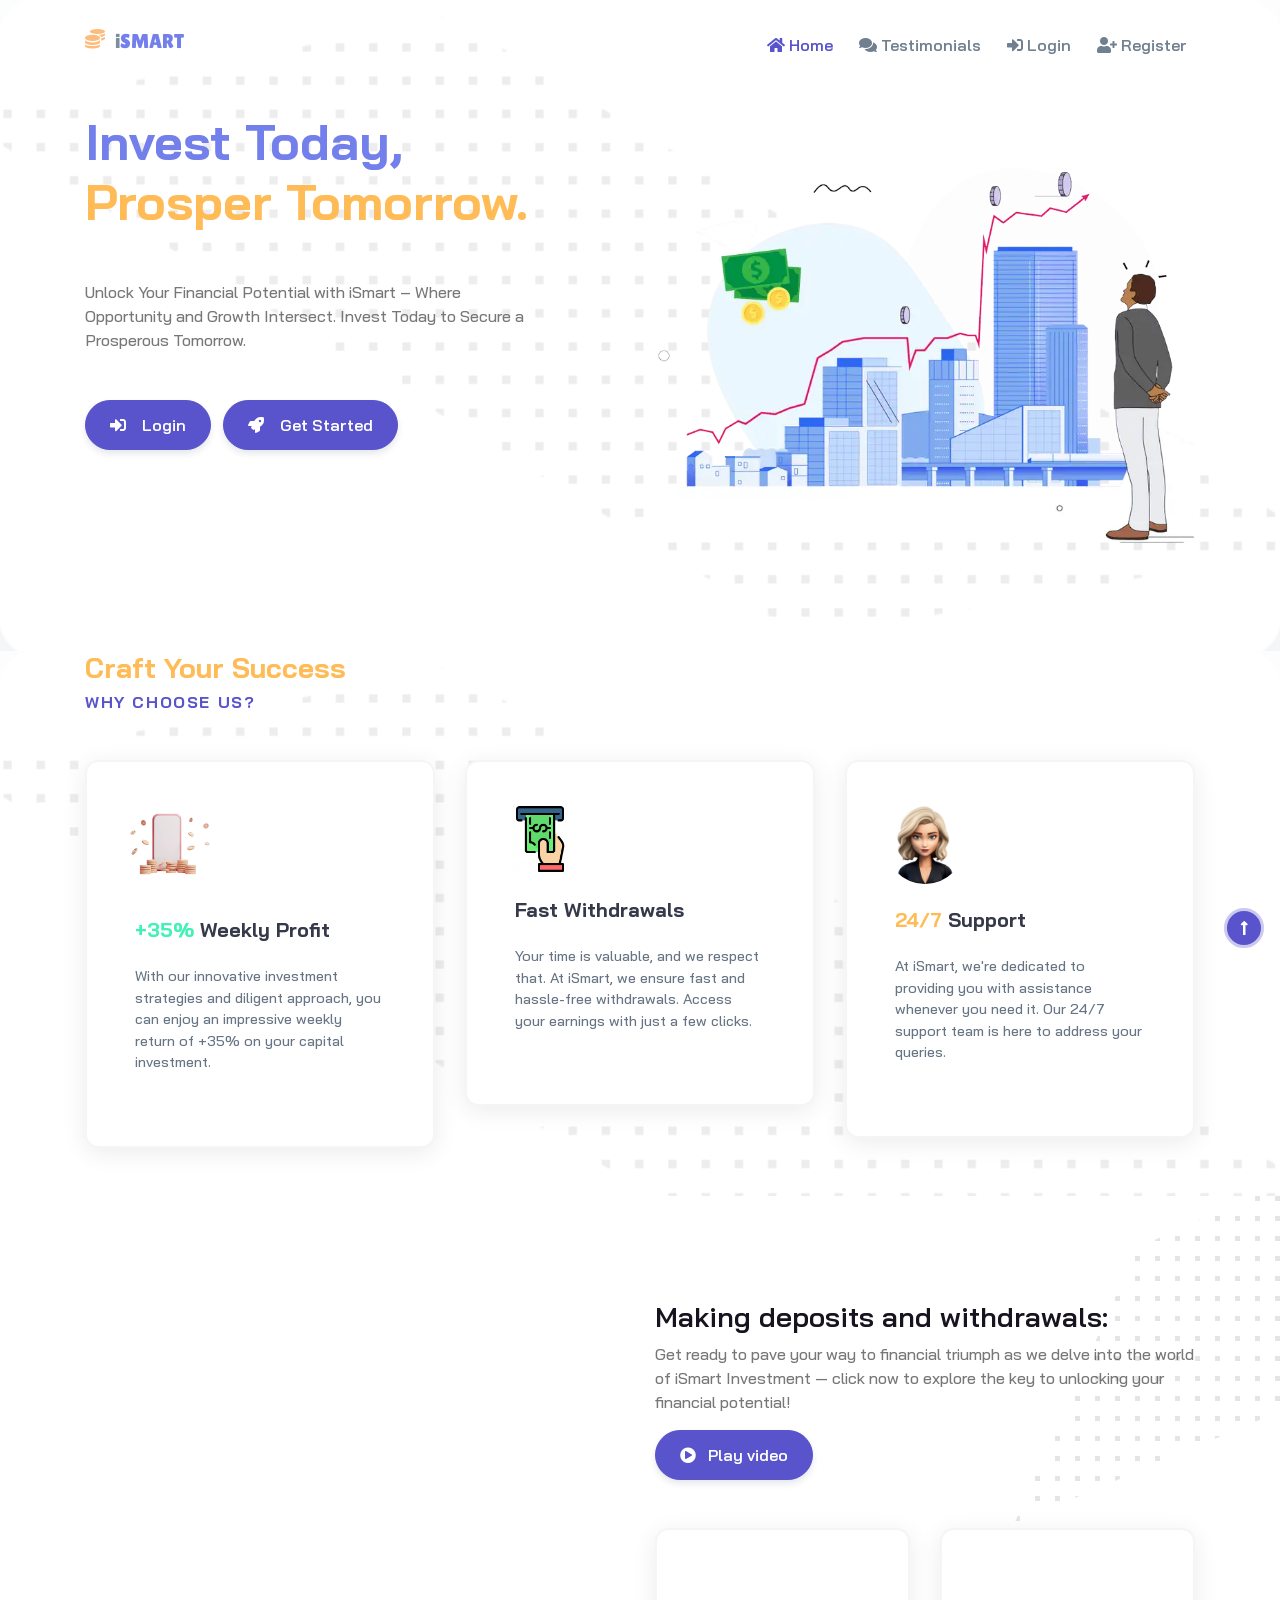
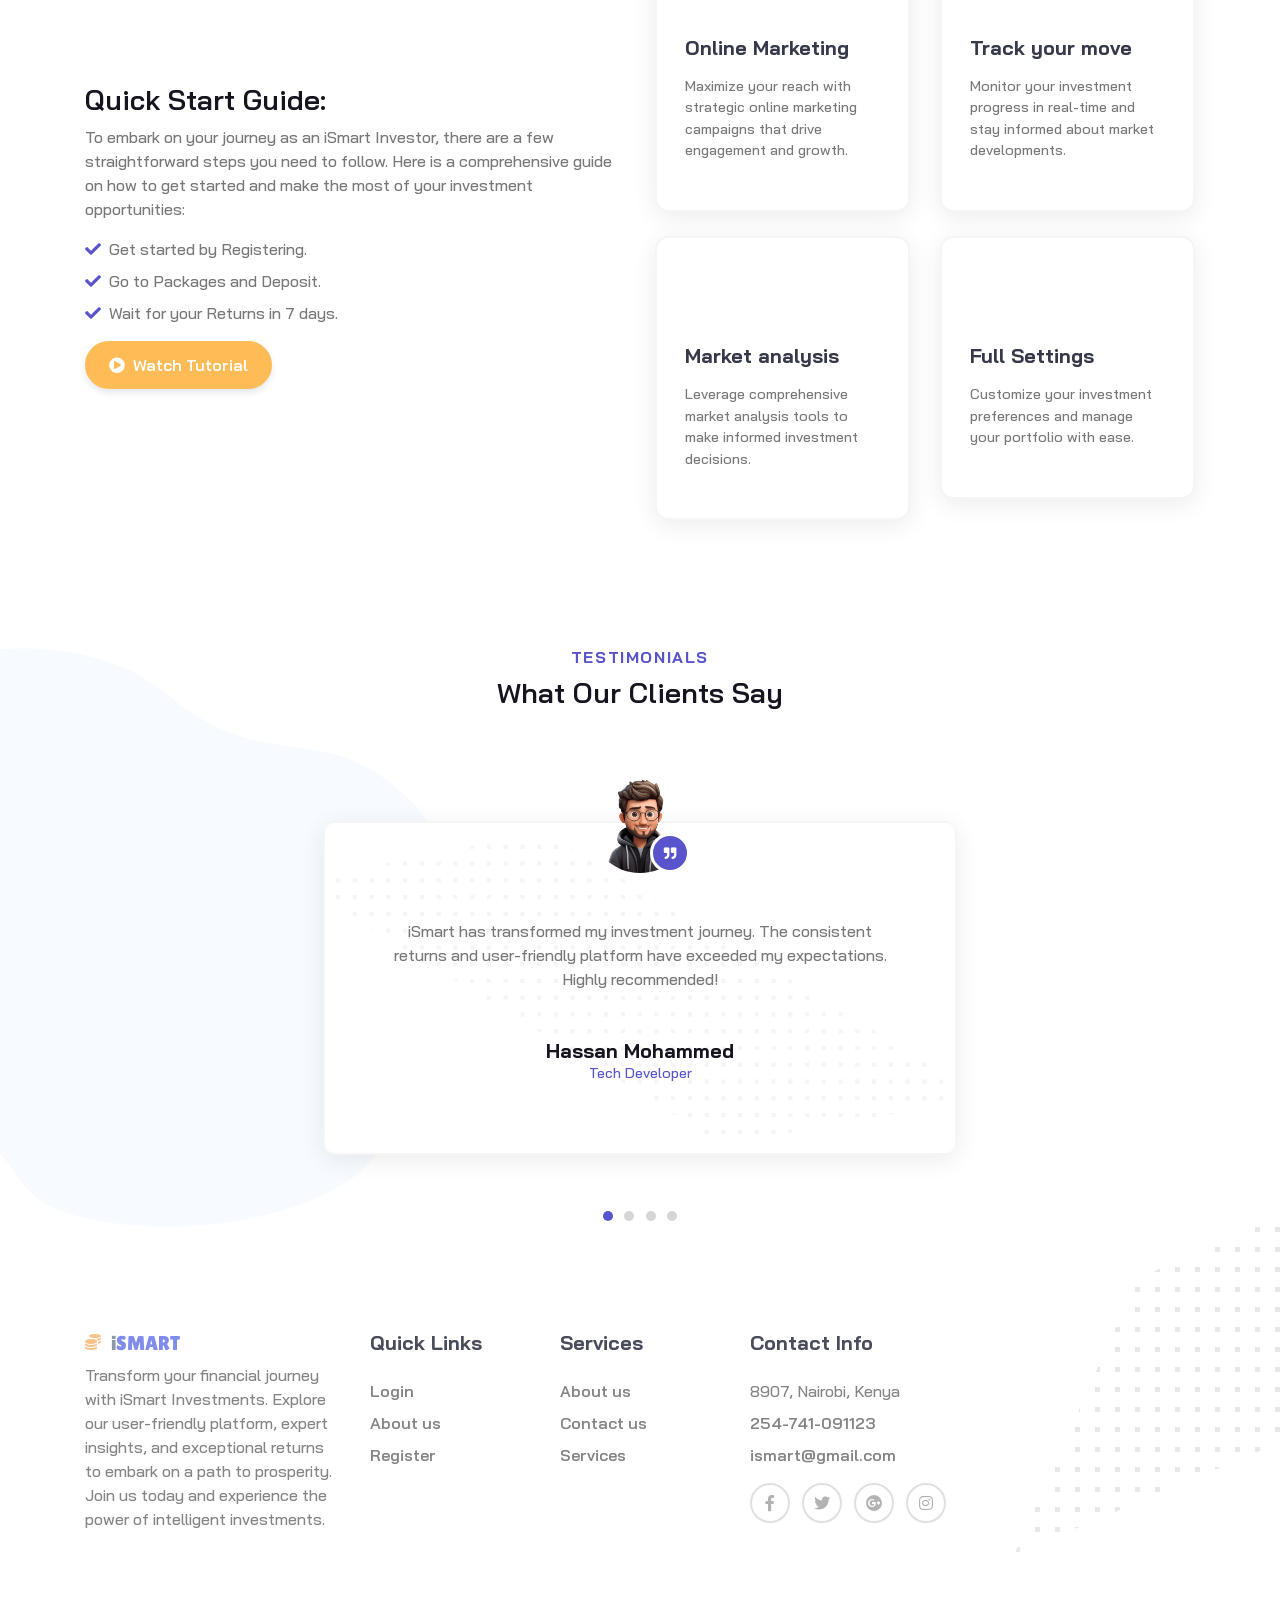
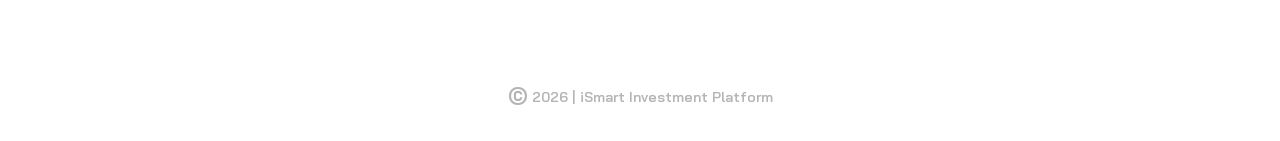
==== index.html @ 9b0a8422 "Initial commit" ====
<!DOCTYPE html>
<html>

<head>

 
  <!-- Optimising the screen RATIO TO CATER FOR SMALL SCREENS -->
  <meta charset="utf-8">
  <meta http-equiv="X-UA-Compatible" content="IE=edge">
  <meta name="viewport" content="width=device-width, initial-scale=1">
  <meta name="description" content="">
  <meta name="theme-color" content="#000000">

  

  <title>iSmart Investment</title>

  <!-- Bootstrap CSS-->
  <link rel="stylesheet" href="vendor/bootstrap/css/bootstrap.min.css">

  <!-- Owl Carousel-->
  <link rel="stylesheet" href="vendor/owl.carousel2/assets/owl.carousel.css">
  <link rel="stylesheet" href="vendor/owl.carousel2/assets/owl.theme.default.css">

  
  <!-- <link rel="stylesheet" href="vendor/modal-video/css/modal-video.min.css"> -->

  <!-- theme stylesheet-->
  <link rel="stylesheet" href="css/style.default.7575e9c8.css" id="theme-stylesheet">

  <!-- Custom stylesheet - for changes-->
  <link rel="stylesheet" href="css/custom.css">

  <!-- Data AOS Linking -->
  <link rel="stylesheet" href="https://unpkg.com/aos@next/dist/aos.css" />

  <!-- AOS JavaScript -->
  <script src="https://unpkg.com/aos@next/dist/aos.js"></script>

</head>














<body>

  <!-- Splash Screen Starts here-->

  <div class="wrapper-loader">

    <div class='loader'></div>

    <p class="get" id="typing-dots">Getting Things Ready</p>

  </div>

  <!-- Splash Screen Ends here-->






  <!-- Navbar Starts here -->

  <header class="header">

    <nav class="navbar navbar-expand-lg fixed-top">

      <div class="container">

        <!-- Navbar Logo -->
        <a class="navbar-brand">

          <div class="logo1">
            <i class="fas fa-coins"></i>
            <h5 style="font-family: 'Lilita One', cursive; font-weight: 100">
              <span class="ilog">i</span><span class="log">SMART</span>
            </h5>
          </div>

        </a>



        <!-- Toggle Button for Small Screens -->
        <button id="toggleButton" class="navbar-toggler navbar-toggler-right" type="button" data-toggle="collapse"
          data-target="#navbarSupportedContent" aria-controls="navbarSupportedContent" aria-expanded="false"
          aria-label="Toggle navigation">

          <span class="default-content">
            <img style="width: 24px; opacity: 0.8" src="./img/more.png" alt="">
          </span>
          <span class="alternate-content">
            <img style="width: 30px; opacity: 0.7" src="./img/close.png" alt="">
          </span>
          
        </button>




        <!-- Navigation Links -->
        <div class="collapse navbar-collapse" id="navbarSupportedContent">
          
          <ul class="navbar-nav ml-auto">

            <li class="nav-item">
              <a class="nav-link link-scroll active" href="#hero">
                <i class="fas fa-home"></i> Home <span class="sr-only">(current)</span>
              </a>
            </li>

            <li class="nav-item">
              <a class="nav-link link-scroll" href="#testimonials">
                <i class="fas fa-comments"></i> Testimonials
              </a>
            </li>

            <li class="nav-item">
              <a class="nav-link link-scroll" href="./login/dashboard/">
                <i class="fas fa-sign-in-alt"></i> Login
              </a>
            </li>

            <li class="nav-item">
              <a class="nav-link link-scroll" href="./register/">
                <i class="fas fa-user-plus"></i> Register
              </a>
            </li>

          </ul>

        </div>

      </div>

    </nav>

  </header>

  <!-- Navbar Ends Here -->





  <!-- Hero Section Starts Here -->

  <section class="hero bg-top" id="hero"
    style="background: url(img/pattern-2.1d3473f7.png) repeat; background-size: 100%">

    <div class="container">

      <div class="row py-1">

        <div class="col-lg-5 py-1">

          <h2 class="font-weight-bold" style="font-size: 50px;" data-aos="fade-down" data-aos-delay="200">
            <span class="intro">Invest Today, <br></span> Prosper Tomorrow.
          </h2>

          <p data-aos="fade-up" data-aos-delay="200" class="my-5 text-muted">Unlock Your Financial Potential with iSmart
            –
            Where Opportunity and Growth Intersect. Invest Today to Secure a Prosperous Tomorrow.</p>

          <ul class="list-inline mb-0" data-aos="fade-up" data-aos-delay="200">

            <li class="list-inline-item">
              <a class="btn btn-primary btn-lg px-4" href="./login/dashboard/">
                <i class="fas fa-sign-in-alt mr-3"></i>Login
              </a>
            </li>

            <li class="list-inline-item mb-2 mb-lg-0">
              <a class="btn btn-primary btn-lg px-4" href="./register/">
                <i class="fas fa-rocket mr-3"></i>Get Started
              </a>
            </li>

          </ul>

        </div>

        <div data-aos="fade-up" data-aos-delay="200" style="margin-top: 60px;" class="col-lg-6 ml-auto"
          style="background: url(img/pattern-2.1d3473f7.png) repeat; background-size: 100%">
          <div style="display: flex; align-items:center;">
            <img id="imageElement" src="./img/market-illustration.png" style="max-width: 100%; ">
          </div>
        </div>

      </div>

    </div>

  </section>

  <!-- Hero Section Ends Here -->







  <!-- About Section Starts Here -->

  <section class="bg-center py-0" id="about">

    <section style="background: url(img/pattern-2.1d3473f7.png) repeat; background-size: 100%" class="about py-0">

      <div class="container craft">

        <h4 class="mb-2" data-aos="fade-up" data-aos-delay="200">Craft Your Success</h4>

        <p data-aos="fade-up" data-aos-delay="200" class="h6 text-uppercase text-primary mb-5">Why Choose Us?</p>

        <div class="row pb-5">

          <div class="col-lg-4 col-md-6 mb-4 mb-lg-0">

            <!-- Services Item -->
            <div data-aos="fade-up" data-aos-delay="200" class="card border-0 shadow rounded-lg py-4 text-left">

              <div class="card-body p-5">
                <img style="width: 100px; margin-top: -40px!important; margin-left: -15px;"
                  src="img/vecteezy_3d-business-growth-up-concept-or-3d-business-investment_10915764_156.jpg" alt="" />
                <h3 class="font-weight-normal h5 my-4"><span class="success">+35%</span> Weekly Profit</h3>
                <p class="text-small mb-0">With our innovative investment strategies and diligent approach, you can
                  enjoy
                  an impressive weekly return of +35% on your capital investment.</p>
              </div>

            </div>

          </div>


          <div class="col-lg-4 col-md-6 mb-4 mb-lg-0">

            <!-- Services Item -->
            <div data-aos="fade-up" data-aos-delay="200" class="card border-0 shadow rounded-lg py-4 text-left" >
              <div class="card-body p-5">
                <img style="width: 70px; margin-top: -30px!important; margin-left: -10px; " src="img/withdraw.png"
                  alt="" />
                <h3 class="font-weight-normal h5 my-4">Fast Withdrawals</h3>
                <p class="text-small mb-0">Your time is valuable, and we respect that. At iSmart, we ensure fast and
                  hassle-free withdrawals. Access your earnings with just a few clicks.</p>
              </div>
            </div>

          </div>



          <div class="col-lg-4 col-md-6">

            <!-- Services Item -->
            <div data-aos="fade-up" data-aos-delay="200" class="card border-0 shadow rounded-lg py-4 text-left">
              <div class="card-body p-5">
                <img style="width: 80px; margin-top: -30px!important; border-radius:50%; margin-left: -10px;" class=""
                  src="img/avatar-4.png" alt="" />
                <h3 class="font-weight-normal h5 my-4"><span class="seven">24/7</span> Support</h3>
                <p class="text-small mb-0">At iSmart, we're dedicated to providing you with assistance whenever you need
                  it. Our 24/7 support team is here to address your queries.</p>
              </div>
            </div>

          </div>

        </div>

      </div>

    </section>

  </section>

  <!-- About Section Ends Here -->



  <section class="with-pattern-1" id="services">
    <div class="container">
      <div class="row align-items-center mb-5">
        <div class="col-lg-6 mb-5 mb-lg-0">
          <img class="img-fluid w-100 px-lg-5" src="img/objects.e4497cfa.svg" alt="">
        </div>
        <div data-aos="fade-up" data-aos-delay="200" class="col-lg-6">
          <h3>Making deposits and withdrawals:</h3>
          <p class="text-muted">
            Get ready to pave your way to financial triumph as we delve into the world of iSmart Investment — click now
            to
            explore the key to unlocking your financial potential!
          </p>
          <button class="btn btn-primary js-modal-btn" data-video-id="B6uuIHpFkuo">
            <i class="fas fa-play-circle mr-2"></i> Play video
          </button>
        </div>
      </div>

      <div data-aos="fade-up" data-aos-delay="200" class="row align-items-center">
        <div class="col-lg-6 mb-5 mb-lg-0">
          <h3>Quick Start Guide:</h3>

          <p class="text-muted">
            To embark on your journey as an iSmart Investor, there are a few straightforward steps you need to follow. Here is a
            comprehensive guide on how to get started and make the most of your investment opportunities:
          </p>
          <ul class="list-check">
            <li class="text-muted mb-2">Get started by Registering.</li>
            <li class="text-muted mb-2">Go to Packages and Deposit.</li>
            <li class="text-muted mb-2">Wait for your Returns in 7 days.</li>
          </ul>

          <button class="btn-play btn btn-primary js-modal-btn" data-video-id="B6uuIHpFkuo">
            <i class="fas fa-play-circle mr-2"></i>Watch Tutorial
          </button>
        </div>

        <div class="col-lg-6">
          <div class="row">

            <!-- Services Items -->
            <div class="col-lg-6 col-sm-6 mb-4">
              <div data-aos="fade-up" data-aos-delay="200" class="card border-0 shadow rounded-lg text-left px-2">
                <div class="card-body px py-5">
                  <svg class="svg-icon" style="width:40px;height:40px;color:#ff904e">
                    <use xlink:href="#document-saved-1"></use>
                  </svg>
                  <h3 class="h5 font-weight-normal h4 my-3">Online Marketing</h3>
                  <p class="text-small mb-0 text-muted">Maximize your reach with strategic online marketing campaigns
                    that
                    drive engagement and growth.</p>
                </div>
              </div>
            </div>

            <div class="col-lg-6 col-sm-6 mb-4">
              <div data-aos="fade-up" data-aos-delay="200" class="card border-0 shadow rounded-lg text-left px-2">
                <div class="card-body px py-5">
                  <svg class="svg-icon" style="width:40px;height:40px;color:#39f8d2">
                    <use xlink:href="#map-marker-1"></use>
                  </svg>
                  <h3 class="h5 font-weight-normal h4 my-3">Track your move</h3>
                  <p class="text-small mb-0 text-muted">Monitor your investment progress in real-time and stay informed
                    about market developments.</p>
                </div>
              </div>
            </div>

            <div class="col-lg-6 col-sm-6 mb-4">
              <div data-aos="fade-up" data-aos-delay="200" class="card border-0 shadow rounded-lg text-left px-2">
                <div class="card-body px py-5">
                  <svg class="svg-icon" style="width:40px;height:40px;color:#8190ff">
                    <use xlink:href="#arrow-target-1"></use>
                  </svg>
                  <h3 class="h5 font-weight-normal h4 my-3">Market analysis</h3>
                  <p class="text-small mb-0 text-muted">Leverage comprehensive market analysis tools to make informed
                    investment decisions.</p>
                </div>
              </div>
            </div>

            <div class="col-lg-6 col-sm-6">
              <div data-aos="fade-up" data-aos-delay="200" class="card border-0 shadow rounded-lg text-left px-2">
                <div class="card-body px py-5">
                  <svg class="svg-icon" style="width:40px;height:40px;color:#ff634b">
                    <use xlink:href="#sorting-1"></use>
                  </svg>
                  <h3 class="h5 font-weight-normal h4 my-3">Full Settings</h3>
                  <p class="text-small mb-0 text-muted">Customize your investment preferences and manage your portfolio
                    with ease.</p>
                </div>
              </div>
            </div>
          </div>
        </div>
      </div>
    </div>
  </section>


  <section class="p-0" id="testimonials"
    style="background: url(img/testimonials-bg.cc4a8da7.png) no-repeat; background-size: 40% 100%; background-position: left center">
    <div data-aos="fade-up" data-aos-delay="200" class="container text-center">
      <p class="h6 text-uppercase text-primary">Testimonials</p>
      <h3 class="mb-5">What Our Clients Say</h3>
      <div class="row">
        <div class="col-lg-8 mx-auto">
          <div class="owl-carousel owl-theme testimonials-slider">
            <div class="mx-3 mx-lg-5 my-5 pt-3">


              <div class="card shadow rounded-lg px-4 py-5 px-lg-5 with-pattern bg-white border-0">
                <div class="card-body index-forward pt-5 rounded-lg">
                  <div class="testimonial-img"><img class="rounded-circle" src="img/avatar-1.png" alt="" />
                  </div>
                  <p class="lead text-muted mb-5">iSmart has transformed my investment journey. The consistent returns
                    and user-friendly platform have exceeded my
                    expectations. Highly recommended!</p>
                  <h5 class="font-weight-bold mb-0">Hassan Mohammed</h5>
                  <p class="text-primary mb-0 text-small">Tech Developer</p>
                </div>
              </div>
            </div>
            <div class="mx-3 mx-lg-5 my-5 pt-3">
              <div class="card shadow rounded-lg px-4 py-5 px-lg-5 with-pattern bg-white border-0">
                <div class="card-body index-forward pt-5 rounded-lg">
                  <div class="testimonial-img"><img class="rounded-circle" src="img/avatar-2.png" alt="" />
                  </div>
                  <p class="lead text-muted mb-5">I've never experienced such responsive customer support. iSmart's
                    dedication to ensuring my success sets them apart from
                    others. My investments are in safe hands!</p>
                  <h5 class="font-weight-bold mb-0">Frank Smith</h5>
                  <p class="text-primary mb-0 text-small">Accountant</p>
                </div>
              </div>
            </div>
            <div class="mx-3 mx-lg-5 my-5 pt-3">
              <div class="card shadow rounded-lg px-4 py-5 px-lg-5 with-pattern bg-white border-0">
                <div class="card-body index-forward pt-5 rounded-lg">
                  <div class="testimonial-img"><img class="rounded-circle" src="img/avatar-3.png" alt="" />
                  </div>
                  <p class="lead text-muted mb-5">iSmart's sophisticated market analysis tools have made my investment
                    decisions smarter and more informed. Their platform
                    is truly a game-changer!</p>
                  <h5 class="font-weight-bold mb-0">Sarah Hudson</h5>
                  <p class="text-primary mb-0 text-small">Financial Analyst</p>
                </div>
              </div>
            </div>
            <div class="mx-3 mx-lg-5 my-5 pt-3">
              <div class="card shadow rounded-lg px-4 py-5 px-lg-5 with-pattern bg-white border-0">
                <div class="card-body index-forward pt-5 rounded-lg">
                  <div class="testimonial-img"><img class="rounded-circle" src="img/avatar-4.png" alt="" />
                  </div>
                  <p class="lead text-muted mb-5">I was skeptical at first, but iSmart's impressive returns have proven
                    their effectiveness. Their user-friendly interface
                    and expert advice have made investing a breeze.</p>
                  <h5 class="font-weight-bold mb-0">Amina Said
                  </h5>
                  <p class="text-primary mb-0 text-small">Business Owner</p>
                </div>
              </div>
            </div>
          </div>
        </div>
      </div>
    </div>



  </section><a class="scropll-top-btn" id="scrollTop" href="#"><i class="fas fa-long-arrow-alt-up"></i></a>
  <footer class="with-pattern-1 position-relative" style="font-weight: 600; opacity:0.9;">
    <div class="container section-padding-y">

      <div class="row">

        <div data-aos="fade-up" data-aos-delay="200" class="col-lg-3 mb-4 mb-lg-0">
          <div class="logo1">
            <i style="padding-top: 3px;" class="fas fa-coins"></i>



            <h5 style="font-family: 'Lilita One', cursive;font-weight:100"> <span class="ilog">i</span><span
                class="log">SMART</span>
            </h5>
          </div>
          <p class="text-muted">Transform your financial journey with iSmart Investments. Explore our user-friendly
            platform, expert insights, and
            exceptional returns to embark on a path to prosperity. Join us today and experience the power of intelligent
            investments.</p>
        </div>

        <div data-aos="fade-up" data-aos-delay="200" class="col-lg-2 mb-4 mb-lg-0">
          <h2 class="h5 mb-4">Quick Links</h2>
          <div class="d-flex">
            <ul class="list-unstyled d-inline-block mr-4 mb-0">
              <li class="mb-2"><a class="footer-link" href="./login/">Login </a></li>
              <li class="mb-2"><a class="footer-link" href="#about">About us</a></li>
              <li class="mb-2"><a class="footer-link" href="./register/">Register</a></li>

            </ul>
          </div>
        </div>
        <div data-aos="fade-up" data-aos-delay="200" class="col-lg-2 mb-4 mb-lg-0">
          <h2 class="h5 mb-4">Services</h2>
          <div class="d-flex">
            <ul class="list-unstyled mr-4 mb-0">

              <li class="mb-2"><a class="footer-link" href="#about">About us</a></li>
              <li class="mb-2"><a class="footer-link" href="tel:0741091123">Contact us</a></li>
              <li class="mb-2"><a class="footer-link" href="">Services</a></li>
            </ul>
          </div>
        </div>
        <div data-aos="fade-up" data-aos-delay="200" class="col-lg-5">
          <h2 class="h5 mb-4">Contact Info</h2>
          <ul class="list-unstyled mr-4 mb-3">
            <li class="mb-2 text-muted">8907, Nairobi, Kenya </li>
            <li class="mb-2"><a class="footer-link" href="tel:0741091123">254-741-091123</a></li>
            <li class="mb-2"><a class="footer-link" href="mailto:ismart@gmail.com">ismart@gmail.com</a></li>
          </ul>
          <ul class="list-inline mb-0">
            <li class="list-inline-item"><a class="social-link" href="#"><i class="fab fa-facebook-f"></i></a></li>
            <li class="list-inline-item"><a class="social-link" href="#"><i class="fab fa-twitter"></i></a></li>
            <li class="list-inline-item"><a class="social-link" href="#"><i class="fab fa-google-plus"></i></a></li>
            <li class="list-inline-item"><a class="social-link" href="#"><i class="fab fa-instagram"></i></a></li>
          </ul>
        </div>
      </div>
    </div>
    <div class="copyrights">
      <div class="container text-center py-4">
        <p class="mb-0 text-muted text-sm" style="font-weight: 600; opacity:0.6">
          <span style="font-size: 28px; vertical-align:-4px">&copy;</span> 2026 |
          iSmart Investment Platform
        </p>

      </div>
  </footer>

  <!-- JavaScript files-->
  <script src="vendor/jquery/jquery.min.js"></script>
  <script src="vendor/bootstrap/js/bootstrap.bundle.min.js"></script>
  <script src="vendor/owl.carousel2/owl.carousel.min.js"></script>
  <script src="vendor/modal-video/js/modal-video.js"></script>
  <script src="js/front.dae3619d.js"></script>
  <script src="vendor/jquery.cookie/jquery.cookie.js"> </script>
  <script src="js/demo.36f8799a.js"> </script>
  <script>
    
    function injectSvgSprite(path) {

      var ajax = new XMLHttpRequest();
      ajax.open("GET", path, true);
      ajax.send();
      ajax.onload = function (e) {
        var div = document.createElement("div");
        div.className = 'd-none';
        div.innerHTML = ajax.responseText;
        document.body.insertBefore(div, document.body.childNodes[0]);

      }
    }

    injectSvgSprite('https://bootstraptemple.com/files/icons/orion-svg-sprite.svg');

  </script>
  <!-- FontAwesome CSS - loading as last, so it doesn't block rendering-->
  <link rel="stylesheet" href="https://use.fontawesome.com/releases/v5.7.1/css/all.css"
    integrity="sha384-fnmOCqbTlWIlj8LyTjo7mOUStjsKC4pOpQbqyi7RrhN7udi9RwhKkMHpvLbHG9Sr" crossorigin="anonymous">




</body>

</html>
---- vendor/modal-video/css/modal-video.min.css ----
@keyframes modal-video{from{opacity:0}to{opacity:1}}@keyframes modal-video-inner{from{transform:translate(0, 100px)}to{transform:translate(0, 0)}}.modal-video{position:fixed;top:0;left:0;width:100%;height:100%;background-color:rgba(0,0,0,0.5);z-index:1000000;cursor:pointer;opacity:1;animation-timing-function:ease-out;animation-duration:.3s;animation-name:modal-video;-webkit-transition:opacity .3s ease-out;-moz-transition:opacity .3s ease-out;-ms-transition:opacity .3s ease-out;-o-transition:opacity .3s ease-out;transition:opacity .3s ease-out}.modal-video-close{opacity:0}.modal-video-close .modal-video-movie-wrap{-webkit-transform:translate(0, 100px);-moz-transform:translate(0, 100px);-ms-transform:translate(0, 100px);-o-transform:translate(0, 100px);transform:translate(0, 100px)}.modal-video-body{max-width:940px;width:100%;height:100%;margin:0 auto;display:table}.modal-video-inner{display:table-cell;vertical-align:middle;width:100%;height:100%}.modal-video-movie-wrap{width:100%;height:0;position:relative;padding-bottom:56.25%;background-color:#333;animation-timing-function:ease-out;animation-duration:.3s;animation-name:modal-video-inner;-webkit-transform:translate(0, 0);-moz-transform:translate(0, 0);-ms-transform:translate(0, 0);-o-transform:translate(0, 0);transform:translate(0, 0);-webkit-transition:-webkit-transform .3s ease-out;-moz-transition:-moz-transform .3s ease-out;-ms-transition:-ms-transform .3s ease-out;-o-transition:-o-transform .3s ease-out;transition:transform .3s ease-out}.modal-video-movie-wrap iframe{position:absolute;top:0;left:0;width:100%;height:100%}.modal-video-close-btn{position:absolute;z-index:2;top:-35px;right:-35px;display:inline-block;width:35px;height:35px;overflow:hidden;border:none;background:transparent}.modal-video-close-btn:before{transform:rotate(45deg)}.modal-video-close-btn:after{transform:rotate(-45deg)}.modal-video-close-btn:before,.modal-video-close-btn:after{content:'';position:absolute;height:2px;width:100%;top:50%;left:0;margin-top:-1px;background:#fff;border-radius:5px;margin-top:-6px}
---- css/style.default.7575e9c8.css ----
.icon-sm{width:40px !important;height:40px !important}.icon-md{width:60px !important;height:60px !important}.icon-lg{width:80px !important;height:80px !important}.icon-xl{width:120px !important;height:120px !important}.text-uppercase{text-transform:uppercase;letter-spacing:0.1em;letter-spacing:.1em}.text-sm{font-size:.875rem}.text-base{font-size:1rem}.text-lg{font-size:1.25rem}.text-shadow{text-shadow:2px 2px 2px rgba(0,0,0,0.1)}.text-shadow-primary{text-shadow:2px 2px 2px rgba(89,84,203,0.1)}.text-decoration-underline{text-decoration:underline}.text-inherit{color:inherit}.rounded-lg{border-radius:.85rem !important}.rounded-sm{border-radius:.2rem}.rounded-xl{border-radius:10rem}.opacity-1{opacity:.1}.opacity-2{opacity:.2}.opacity-3{opacity:.3}.opacity-4{opacity:.4}.opacity-5{opacity:.5}.opacity-6{opacity:.6}.opacity-7{opacity:.7}.opacity-8{opacity:.8}.opacity-9{opacity:.9}.opacity-10{opacity:1}.z-index-10{z-index:10}.z-index-20{z-index:20}.z-index-30{z-index:30}.z-index-40{z-index:40}.z-index-50{z-index:50}.letter-spacing-0{letter-spacing:0 !important}.letter-spacing-1{letter-spacing:.1em}.letter-spacing-2{letter-spacing:.2em}.letter-spacing-3{letter-spacing:.3em}.letter-spacing-4{letter-spacing:.4em}.letter-spacing-5{letter-spacing:.5em}.text-hover-primary{transition:all 0.2s ease-in-out}.text-hover-primary:focus,.text-hover-primary:hover{color:#5954cb !important}a.text-hover-primary{transition:all 0.2s ease-in-out}a.text-hover-primary:focus,a.text-hover-primary:hover{color:#5954cb !important}.bg-primary-light{background-color:#ebeaf9}.border-primary{border-color:#5954cb !important}.text-hover-secondary{transition:all 0.2s ease-in-out}.text-hover-secondary:focus,.text-hover-secondary:hover{color:#6c757d !important}a.text-hover-secondary{transition:all 0.2s ease-in-out}a.text-hover-secondary:focus,a.text-hover-secondary:hover{color:#6c757d !important}.bg-secondary-light{background-color:#edeeef}.border-secondary{border-color:#6c757d !important}.text-hover-success{transition:all 0.2s ease-in-out}.text-hover-success:focus,.text-hover-success:hover{color:#28a745 !important}a.text-hover-success{transition:all 0.2s ease-in-out}a.text-hover-success:focus,a.text-hover-success:hover{color:#28a745 !important}.bg-success-light{background-color:#e5f4e9}.border-success{border-color:#28a745 !important}.text-hover-info{transition:all 0.2s ease-in-out}.text-hover-info:focus,.text-hover-info:hover{color:#17a2b8 !important}a.text-hover-info{transition:all 0.2s ease-in-out}a.text-hover-info:focus,a.text-hover-info:hover{color:#17a2b8 !important}.bg-info-light{background-color:#e3f4f6}.border-info{border-color:#17a2b8 !important}.text-hover-warning{transition:all 0.2s ease-in-out}.text-hover-warning:focus,.text-hover-warning:hover{color:#ffc107 !important}a.text-hover-warning{transition:all 0.2s ease-in-out}a.text-hover-warning:focus,a.text-hover-warning:hover{color:#ffc107 !important}.bg-warning-light{background-color:#fff8e1}.border-warning{border-color:#ffc107 !important}.text-hover-danger{transition:all 0.2s ease-in-out}.text-hover-danger:focus,.text-hover-danger:hover{color:#dc3545 !important}a.text-hover-danger{transition:all 0.2s ease-in-out}a.text-hover-danger:focus,a.text-hover-danger:hover{color:#dc3545 !important}.bg-danger-light{background-color:#fbe7e9}.border-danger{border-color:#dc3545 !important}.text-hover-light{transition:all 0.2s ease-in-out}.text-hover-light:focus,.text-hover-light:hover{color:#F7FAFF !important}a.text-hover-light{transition:all 0.2s ease-in-out}a.text-hover-light:focus,a.text-hover-light:hover{color:#F7FAFF !important}.bg-light-light{background-color:#fefeff}.border-light{border-color:#F7FAFF !important}.text-hover-dark{transition:all 0.2s ease-in-out}.text-hover-dark:focus,.text-hover-dark:hover{color:#343a40 !important}a.text-hover-dark{transition:all 0.2s ease-in-out}a.text-hover-dark:focus,a.text-hover-dark:hover{color:#343a40 !important}.bg-dark-light{background-color:#e7e7e8}.border-dark{border-color:#343a40 !important}.bg-gray-100{background:#F7FAFF !important}.text-gray-100{color:#F7FAFF}.bg-gray-200{background:#e9ecef !important}.text-gray-200{color:#e9ecef}.bg-gray-300{background:#dee2e6 !important}.text-gray-300{color:#dee2e6}.bg-gray-400{background:#ced4da !important}.text-gray-400{color:#ced4da}.bg-gray-500{background:#adb5bd !important}.text-gray-500{color:#adb5bd}.bg-gray-600{background:#6c757d !important}.text-gray-600{color:#6c757d}.bg-gray-700{background:#495057 !important}.text-gray-700{color:#495057}.bg-gray-800{background:#343a40 !important}.text-gray-800{color:#343a40}.bg-gray-900{background:#212529 !important}.text-gray-900{color:#212529}.badge-primary-light{color:#5954cb;background-color:#ebeaf9}.badge-secondary-light{color:#6c757d;background-color:#edeeef}.badge-success-light{color:#28a745;background-color:#e5f4e9}.badge-info-light{color:#17a2b8;background-color:#e3f4f6}.badge-warning-light{color:#ffc107;background-color:#fff8e1}.badge-danger-light{color:#dc3545;background-color:#fbe7e9}.badge-light-light{color:#F7FAFF;background-color:#fefeff}.badge-dark-light{color:#343a40;background-color:#e7e7e8}.overlay-content{position:relative;z-index:20}@media (min-width: 576px){.light-overlay-sm,.overlay-hover-light-sm{position:relative}.light-overlay-sm::after,.overlay-hover-light-sm::after{position:absolute;top:0;left:0;width:100%;height:100%;content:' ';background:#fff}}@media (min-width: 576px){.overlay-hover-light-sm::after{transition:opacity 0.15s linear;opacity:0}}@media (min-width: 576px){.light-overlay-sm::after,.overlay-hover-light-sm:hover::after{opacity:.4}}@media (min-width: 576px){.light-overlay-sm-0::after,.overlay-hover-light-sm-0:hover::after{display:none}}.dark-overlay-sm{position:relative}@media (min-width: 576px){.dark-overlay-sm::after{position:absolute;top:0;left:0;width:100%;height:100%;content:' ';opacity:.4;background:#000}}@media (min-width: 576px){.dark-overlay-sm-0::after{display:none}}@media (min-width: 768px){.light-overlay-md,.overlay-hover-light-md{position:relative}.light-overlay-md::after,.overlay-hover-light-md::after{position:absolute;top:0;left:0;width:100%;height:100%;content:' ';background:#fff}}@media (min-width: 768px){.overlay-hover-light-md::after{transition:opacity 0.15s linear;opacity:0}}@media (min-width: 768px){.light-overlay-md::after,.overlay-hover-light-md:hover::after{opacity:.4}}@media (min-width: 768px){.light-overlay-md-0::after,.overlay-hover-light-md-0:hover::after{display:none}}.dark-overlay-md{position:relative}@media (min-width: 768px){.dark-overlay-md::after{position:absolute;top:0;left:0;width:100%;height:100%;content:' ';opacity:.4;background:#000}}@media (min-width: 768px){.dark-overlay-md-0::after{display:none}}@media (min-width: 992px){.light-overlay-lg,.overlay-hover-light-lg{position:relative}.light-overlay-lg::after,.overlay-hover-light-lg::after{position:absolute;top:0;left:0;width:100%;height:100%;content:' ';background:#fff}}@media (min-width: 992px){.overlay-hover-light-lg::after{transition:opacity 0.15s linear;opacity:0}}@media (min-width: 992px){.light-overlay-lg::after,.overlay-hover-light-lg:hover::after{opacity:.4}}@media (min-width: 992px){.light-overlay-lg-0::after,.overlay-hover-light-lg-0:hover::after{display:none}}.dark-overlay-lg{position:relative}@media (min-width: 992px){.dark-overlay-lg::after{position:absolute;top:0;left:0;width:100%;height:100%;content:' ';opacity:.4;background:#000}}@media (min-width: 992px){.dark-overlay-lg-0::after{display:none}}@media (min-width: 1200px){.light-overlay-xl,.overlay-hover-light-xl{position:relative}.light-overlay-xl::after,.overlay-hover-light-xl::after{position:absolute;top:0;left:0;width:100%;height:100%;content:' ';background:#fff}}@media (min-width: 1200px){.overlay-hover-light-xl::after{transition:opacity 0.15s linear;opacity:0}}@media (min-width: 1200px){.light-overlay-xl::after,.overlay-hover-light-xl:hover::after{opacity:.4}}@media (min-width: 1200px){.light-overlay-xl-0::after,.overlay-hover-light-xl-0:hover::after{display:none}}.dark-overlay-xl{position:relative}@media (min-width: 1200px){.dark-overlay-xl::after{position:absolute;top:0;left:0;width:100%;height:100%;content:' ';opacity:.4;background:#000}}@media (min-width: 1200px){.dark-overlay-xl-0::after{display:none}}.light-overlay,.overlay-hover-light{position:relative}.light-overlay::after,.overlay-hover-light::after{position:absolute;top:0;left:0;width:100%;height:100%;content:' ';background:#fff}.overlay-hover-light::after{transition:opacity 0.15s linear;opacity:0}.light-overlay::after,.overlay-hover-light:hover::after{opacity:.4}.light-overlay-0::after,.overlay-hover-light-0:hover::after{display:none}.dark-overlay{position:relative}.dark-overlay::after{position:absolute;top:0;left:0;width:100%;height:100%;content:' ';opacity:.4;background:#000}.dark-overlay-0::after{display:none}.overflow-visible{overflow:visible !important}.shadow-0{box-shadow:none !important}.text-small{font-size:0.85rem !important}.text-lg{font-size:3.5rem !important}.text-gray{color:#b4b4b4 !important}.text-muted{color:#777 !important}.border-gray{border-color:#eee !important}.index-forward{z-index:99;position:relative}.bg-cover{background-size:cover !important}.bg-center{background-position:center center !important}.bg-top{background-position:top center !important}.bg-bottom{background-position:bottom center !important}.line-height-sm{line-height:1.3 !important}.dotted-separator{border-top:2px dotted rgba(0,0,0,0.2)}.font-weight-light{font-weight:400 !important}.font-weight-normal{font-weight:600 !important}.font-weight-bold{font-weight:800 !important}.accordion .card{border:none}.accordion .card-header{background:#fff;border:none}.accordion .card .btn-link{width:100%;text-decoration:none;color:#333;text-align:left}.accordion .card .btn-link:focus{box-shadow:none}.border-md{border-width:2px !important}.border-lg{border-width:4px !important}.lined{display:inline-block;position:relative;padding-bottom:0.7rem}.lined::before{content:'';display:block;position:absolute;bottom:0;left:0;width:3rem;height:2px;background:#5954cb}.lined::after{content:'';display:block;position:absolute;bottom:0;left:3.3rem;width:0.7rem;height:2px;background:#5954cb}.lined-center::before{left:calc(50% - 1.65rem)}.lined-center::after{left:calc(50% + 1.65rem)}input.text-white::-webkit-input-placeholder{color:#fff}input.text-white::-moz-placeholder{color:#fff}input.text-white:-ms-input-placeholder{color:#fff}input.text-white::-ms-input-placeholder{color:#fff}input.text-white::placeholder{color:#fff}.bg-none{background:none !important}.text-shadow{text-transform:1px 1px 0 rgba(0,0,0,0.3)}.svg-icon{width:32px;height:32px;vertical-align:text-bottom;stroke:currentColor;stroke-width:3;--layer1: currentColor;--layer2: currentColor;--layer3: currentColor}.svg-icon.svg-icon-light{stroke-width:2}.svg-icon.svg-icon-heavy{stroke-width:4}.svg-icon-big{width:64px;height:64px}.text-small{font-size:0.9rem !important}section{position:relative;padding:6.5rem 0}.with-pattern-1::before{content:'';position:absolute;background:url(../img/pattern.eab16f3b.png);width:265px;height:325px;right:0px;top:0px;background-repeat:no-repeat;z-index:1}.section-padding{padding:6.5rem 0}.section-padding-y{padding-top:6.5rem;padding-bottom:6.5rem}.navbar{transition:all 0.3s;padding-top:1.5rem !important;padding-bottom:1.5rem !important}.navbar.active{background:#fff;padding-top:1rem !important;padding-bottom:1rem !important;box-shadow:0 1px 5px rgba(0,0,0,0.1)}@media (max-width: 991.98px){.navbar{background:#fff;padding-top:1rem !important;padding-bottom:1rem !important;box-shadow:0 1px 5px rgba(0,0,0,0.1)}}.navbar-toggler{color:#17141f}.card.with-pattern{position:relative}.card.with-pattern::before{content:'';background:url(../img/pattern-2.1d3473f7.png) no-repeat;background-size:cover;background-position:center center;position:absolute;top:0;left:0;bottom:0;right:0;opacity:0.5;border-radius:.35rem}.testimonial-img{width:100px;height:100px;border-radius:50%;position:absolute;top:calc(-3rem - 50px);left:calc(50% - 50px)}.testimonial-img::after{content:'\f10e';width:40px;height:40px;border-radius:50%;background:#5954cb;border:3px solid #fff;display:block;position:absolute;bottom:0;right:0;font-family:'Font Awesome\ 5 Free';font-weight:900;color:#fff;text-align:center;line-height:35px;font-size:0.8rem}.footer-link{color:#777;transition:all 0.3s}.footer-link:hover,.footer-link:focus{color:#5954cb;text-decoration:none}.list-check{list-style:none;padding-left:0}.list-check li{position:relative;padding-left:1.5rem}.list-check li::before{content:'\f00c';font-family:'Font Awesome\ 5 Free';font-weight:900;display:block;position:absolute;left:0;top:50%;-webkit-transform:translateY(-50%);transform:translateY(-50%);color:#5954cb}.social-link{width:40px;height:40px;border-radius:50%;border:2px solid #ddd;display:-ms-flexbox;display:flex;-ms-flex-align:center;align-items:center;-ms-flex-pack:center;justify-content:center;color:#aaa;transition:all 0.3s}.social-link:hover,.social-link:focus{background:#5954cb;color:#fff;text-decoration:none;border-color:#5954cb}.scropll-top-btn{width:40px;height:40px;border-radius:50%;background:#5954cb;border:3px solid #cbc9ef;display:-ms-flexbox;display:flex;-ms-flex-align:center;align-items:center;-ms-flex-pack:center;justify-content:center;position:fixed;bottom:-3rem;right:1rem;z-index:999;color:#fff;transition:all 0.4s}.scropll-top-btn.active{bottom:1rem}.scropll-top-btn:hover,.scropll-top-btn:focus{color:#fff;text-decoration:none;background:#3c37b5}.device-wrapper{z-index:999;position:relative}.device{border-radius:3rem}.device .screen{overflow:hidden}.device[data-device=iPhoneX][data-orientation=portrait][data-color=black]{padding-bottom:202.898072%}.device[data-device=iPhoneX][data-orientation=portrait][data-color=black] .screen{top:2.185596%;left:5.5%;width:90.225895%;height:93.628809%}.owl-carousel .owl-dots{margin-top:0 !important}.owl-carousel .owl-dots .owl-dot span{margin:0 0.35rem !important}.owl-carousel .owl-dots .owl-dot.active span{background:#5954cb}.device[data-device="iPhoneX"][data-orientation="portrait"][data-color="black"]{padding-bottom:202.898072%;background-image:url(../img/device-mockups/iPhoneX/portrait.9c7ba108.png) !important;z-index:initial}.device[data-device="iPhoneX"][data-orientation="portrait"][data-color="black"] .screen{top:15px;left:5%;width:90%;height:93.49030471%;border:0px;z-index:-1;overflow:hidden;overflow:hidden}#style-switch-button{position:fixed;top:120px;left:0px;border-radius:0;z-index:2}#style-switch{width:300px;padding:20px;position:fixed;top:160px;left:0;background:#fff;border:solid 1px #ced4da;z-index:2000}#style-switch h4{color:#495057}.navbar{padding:.5rem 1rem}.navbar-brand{display:inline-block;padding-top:.3125rem;padding-bottom:.3125rem;margin-right:1rem;font-size:1.25rem}.navbar-toggler{padding:.25rem .75rem;font-size:1.25rem;line-height:1;border:1px solid transparent;border-radius:.25rem}.navbar-light .navbar-brand{color:rgba(0,0,0,0.9)}.navbar-light .navbar-brand:hover,.navbar-light .navbar-brand:focus{color:rgba(0,0,0,0.9)}.navbar-light .navbar-nav .nav-link{color:rgba(0,0,0,0.5)}.navbar-light .navbar-nav .nav-link:hover,.navbar-light .navbar-nav .nav-link:focus{color:rgba(0,0,0,0.7)}.navbar-light .navbar-nav .nav-link.disabled{color:rgba(0,0,0,0.3)}.navbar-light .navbar-nav .show>.nav-link,.navbar-light .navbar-nav .active>.nav-link,.navbar-light .navbar-nav .nav-link.show,.navbar-light .navbar-nav .nav-link.active{color:rgba(0,0,0,0.9)}.navbar-light .navbar-toggler{color:rgba(0,0,0,0.5);border-color:rgba(0,0,0,0.1)}.navbar-light .navbar-toggler-icon{background-image:url("data:image/svg+xml;charset=utf8,%3Csvg viewBox='0 0 30 30' xmlns='http://www.w3.org/2000/svg'%3E%3Cpath stroke='rgba(0,0,0,0.5)' stroke-width='2' stroke-linecap='round' stroke-miterlimit='10' d='M4 7h22M4 15h22M4 23h22'/%3E%3C/svg%3E")}.navbar-light .navbar-text{color:rgba(0,0,0,0.5)}.navbar-dark .navbar-brand{color:#fff}.navbar-dark .navbar-brand:hover,.navbar-dark .navbar-brand:focus{color:#fff}.navbar-dark .navbar-nav .nav-link{color:rgba(255,255,255,0.5)}.navbar-dark .navbar-nav .nav-link:hover,.navbar-dark .navbar-nav .nav-link:focus{color:rgba(255,255,255,0.75)}.navbar-dark .navbar-nav .nav-link.disabled{color:rgba(255,255,255,0.25)}.navbar-dark .navbar-nav .show>.nav-link,.navbar-dark .navbar-nav .active>.nav-link,.navbar-dark .navbar-nav .nav-link.show,.navbar-dark .navbar-nav .nav-link.active{color:#fff}.navbar-dark .navbar-toggler{color:rgba(255,255,255,0.5);border-color:rgba(255,255,255,0.1)}.navbar-dark .navbar-toggler-icon{background-image:url("data:image/svg+xml;charset=utf8,%3Csvg viewBox='0 0 30 30' xmlns='http://www.w3.org/2000/svg'%3E%3Cpath stroke='rgba(255,255,255,0.5)' stroke-width='2' stroke-linecap='round' stroke-miterlimit='10' d='M4 7h22M4 15h22M4 23h22'/%3E%3C/svg%3E")}.navbar-dark .navbar-text{color:rgba(255,255,255,0.5)}.btn{font-weight:600;border:1px solid transparent;padding:.4rem 1.5rem;font-size:1rem;line-height:1.5;border-radius:.25rem;transition:color 0.15s ease-in-out,background-color 0.15s ease-in-out,border-color 0.15s ease-in-out,box-shadow 0.15s ease-in-out}@media screen and (prefers-reduced-motion: reduce){.btn{transition:none}}.btn:focus,.btn.focus{box-shadow:0 0 0 .2rem rgba(89,84,203,0.25)}.btn.disabled,.btn:disabled{opacity:.65}.btn:not(:disabled):not(.disabled):active,.btn:not(:disabled):not(.disabled).active{background-image:none}.btn-link{font-weight:600;color:#5954cb}.btn-link:hover{color:#3631a1;text-decoration:underline}.btn-link:focus,.btn-link.focus{text-decoration:underline}.btn-link:disabled,.btn-link.disabled{color:#6c757d}.btn-primary{color:#fff;background-color:#5954cb;border-color:#5954cb}.btn-primary:hover{color:#fff;background-color:#403abf;border-color:#3c37b5}.btn-primary:focus,.btn-primary.focus{box-shadow:0 0 0 .2rem rgba(89,84,203,0.5)}.btn-primary.disabled,.btn-primary:disabled{color:#fff;background-color:#5954cb;border-color:#5954cb}.btn-primary:not(:disabled):not(.disabled):active,.btn-primary:not(:disabled):not(.disabled).active,.show>.btn-primary.dropdown-toggle{color:#fff;background-color:#3c37b5;border-color:#3934ab}.btn-primary:not(:disabled):not(.disabled):active:focus,.btn-primary:not(:disabled):not(.disabled).active:focus,.show>.btn-primary.dropdown-toggle:focus{box-shadow:0 0 0 .2rem rgba(89,84,203,0.5)}.btn-secondary{color:#fff;background-color:#6c757d;border-color:#6c757d}.btn-secondary:hover{color:#fff;background-color:#5a6268;border-color:#545b62}.btn-secondary:focus,.btn-secondary.focus{box-shadow:0 0 0 .2rem rgba(108,117,125,0.5)}.btn-secondary.disabled,.btn-secondary:disabled{color:#fff;background-color:#6c757d;border-color:#6c757d}.btn-secondary:not(:disabled):not(.disabled):active,.btn-secondary:not(:disabled):not(.disabled).active,.show>.btn-secondary.dropdown-toggle{color:#fff;background-color:#545b62;border-color:#4e555b}.btn-secondary:not(:disabled):not(.disabled):active:focus,.btn-secondary:not(:disabled):not(.disabled).active:focus,.show>.btn-secondary.dropdown-toggle:focus{box-shadow:0 0 0 .2rem rgba(108,117,125,0.5)}.btn-success{color:#fff;background-color:#28a745;border-color:#28a745}.btn-success:hover{color:#fff;background-color:#218838;border-color:#1e7e34}.btn-success:focus,.btn-success.focus{box-shadow:0 0 0 .2rem rgba(40,167,69,0.5)}.btn-success.disabled,.btn-success:disabled{color:#fff;background-color:#28a745;border-color:#28a745}.btn-success:not(:disabled):not(.disabled):active,.btn-success:not(:disabled):not(.disabled).active,.show>.btn-success.dropdown-toggle{color:#fff;background-color:#1e7e34;border-color:#1c7430}.btn-success:not(:disabled):not(.disabled):active:focus,.btn-success:not(:disabled):not(.disabled).active:focus,.show>.btn-success.dropdown-toggle:focus{box-shadow:0 0 0 .2rem rgba(40,167,69,0.5)}.btn-info{color:#fff;background-color:#17a2b8;border-color:#17a2b8}.btn-info:hover{color:#fff;background-color:#138496;border-color:#117a8b}.btn-info:focus,.btn-info.focus{box-shadow:0 0 0 .2rem rgba(23,162,184,0.5)}.btn-info.disabled,.btn-info:disabled{color:#fff;background-color:#17a2b8;border-color:#17a2b8}.btn-info:not(:disabled):not(.disabled):active,.btn-info:not(:disabled):not(.disabled).active,.show>.btn-info.dropdown-toggle{color:#fff;background-color:#117a8b;border-color:#10707f}.btn-info:not(:disabled):not(.disabled):active:focus,.btn-info:not(:disabled):not(.disabled).active:focus,.show>.btn-info.dropdown-toggle:focus{box-shadow:0 0 0 .2rem rgba(23,162,184,0.5)}.btn-warning{color:#212529;background-color:#ffc107;border-color:#ffc107}.btn-warning:hover{color:#212529;background-color:#e0a800;border-color:#d39e00}.btn-warning:focus,.btn-warning.focus{box-shadow:0 0 0 .2rem rgba(255,193,7,0.5)}.btn-warning.disabled,.btn-warning:disabled{color:#212529;background-color:#ffc107;border-color:#ffc107}.btn-warning:not(:disabled):not(.disabled):active,.btn-warning:not(:disabled):not(.disabled).active,.show>.btn-warning.dropdown-toggle{color:#212529;background-color:#d39e00;border-color:#c69500}.btn-warning:not(:disabled):not(.disabled):active:focus,.btn-warning:not(:disabled):not(.disabled).active:focus,.show>.btn-warning.dropdown-toggle:focus{box-shadow:0 0 0 .2rem rgba(255,193,7,0.5)}.btn-danger{color:#fff;background-color:#dc3545;border-color:#dc3545}.btn-danger:hover{color:#fff;background-color:#c82333;border-color:#bd2130}.btn-danger:focus,.btn-danger.focus{box-shadow:0 0 0 .2rem rgba(220,53,69,0.5)}.btn-danger.disabled,.btn-danger:disabled{color:#fff;background-color:#dc3545;border-color:#dc3545}.btn-danger:not(:disabled):not(.disabled):active,.btn-danger:not(:disabled):not(.disabled).active,.show>.btn-danger.dropdown-toggle{color:#fff;background-color:#bd2130;border-color:#b21f2d}.btn-danger:not(:disabled):not(.disabled):active:focus,.btn-danger:not(:disabled):not(.disabled).active:focus,.show>.btn-danger.dropdown-toggle:focus{box-shadow:0 0 0 .2rem rgba(220,53,69,0.5)}.btn-light{color:#212529;background-color:#F7FAFF;border-color:#F7FAFF}.btn-light:hover{color:#212529;background-color:#d1e2ff;border-color:#c4daff}.btn-light:focus,.btn-light.focus{box-shadow:0 0 0 .2rem rgba(247,250,255,0.5)}.btn-light.disabled,.btn-light:disabled{color:#212529;background-color:#F7FAFF;border-color:#F7FAFF}.btn-light:not(:disabled):not(.disabled):active,.btn-light:not(:disabled):not(.disabled).active,.show>.btn-light.dropdown-toggle{color:#212529;background-color:#c4daff;border-color:#b7d2ff}.btn-light:not(:disabled):not(.disabled):active:focus,.btn-light:not(:disabled):not(.disabled).active:focus,.show>.btn-light.dropdown-toggle:focus{box-shadow:0 0 0 .2rem rgba(247,250,255,0.5)}.btn-dark{color:#fff;background-color:#343a40;border-color:#343a40}.btn-dark:hover{color:#fff;background-color:#23272b;border-color:#1d2124}.btn-dark:focus,.btn-dark.focus{box-shadow:0 0 0 .2rem rgba(52,58,64,0.5)}.btn-dark.disabled,.btn-dark:disabled{color:#fff;background-color:#343a40;border-color:#343a40}.btn-dark:not(:disabled):not(.disabled):active,.btn-dark:not(:disabled):not(.disabled).active,.show>.btn-dark.dropdown-toggle{color:#fff;background-color:#1d2124;border-color:#171a1d}.btn-dark:not(:disabled):not(.disabled):active:focus,.btn-dark:not(:disabled):not(.disabled).active:focus,.show>.btn-dark.dropdown-toggle:focus{box-shadow:0 0 0 .2rem rgba(52,58,64,0.5)}.btn-outline-primary{color:#5954cb;background-color:transparent;background-image:none;border-color:#5954cb}.btn-outline-primary:hover{color:#fff;background-color:#5954cb;border-color:#5954cb}.btn-outline-primary:focus,.btn-outline-primary.focus{box-shadow:0 0 0 .2rem rgba(89,84,203,0.5)}.btn-outline-primary.disabled,.btn-outline-primary:disabled{color:#5954cb;background-color:transparent}.btn-outline-primary:not(:disabled):not(.disabled):active,.btn-outline-primary:not(:disabled):not(.disabled).active,.show>.btn-outline-primary.dropdown-toggle{color:#fff;background-color:#5954cb;border-color:#5954cb}.btn-outline-primary:not(:disabled):not(.disabled):active:focus,.btn-outline-primary:not(:disabled):not(.disabled).active:focus,.show>.btn-outline-primary.dropdown-toggle:focus{box-shadow:0 0 0 .2rem rgba(89,84,203,0.5)}.btn-outline-secondary{color:#6c757d;background-color:transparent;background-image:none;border-color:#6c757d}.btn-outline-secondary:hover{color:#fff;background-color:#6c757d;border-color:#6c757d}.btn-outline-secondary:focus,.btn-outline-secondary.focus{box-shadow:0 0 0 .2rem rgba(108,117,125,0.5)}.btn-outline-secondary.disabled,.btn-outline-secondary:disabled{color:#6c757d;background-color:transparent}.btn-outline-secondary:not(:disabled):not(.disabled):active,.btn-outline-secondary:not(:disabled):not(.disabled).active,.show>.btn-outline-secondary.dropdown-toggle{color:#fff;background-color:#6c757d;border-color:#6c757d}.btn-outline-secondary:not(:disabled):not(.disabled):active:focus,.btn-outline-secondary:not(:disabled):not(.disabled).active:focus,.show>.btn-outline-secondary.dropdown-toggle:focus{box-shadow:0 0 0 .2rem rgba(108,117,125,0.5)}.btn-outline-success{color:#28a745;background-color:transparent;background-image:none;border-color:#28a745}.btn-outline-success:hover{color:#fff;background-color:#28a745;border-color:#28a745}.btn-outline-success:focus,.btn-outline-success.focus{box-shadow:0 0 0 .2rem rgba(40,167,69,0.5)}.btn-outline-success.disabled,.btn-outline-success:disabled{color:#28a745;background-color:transparent}.btn-outline-success:not(:disabled):not(.disabled):active,.btn-outline-success:not(:disabled):not(.disabled).active,.show>.btn-outline-success.dropdown-toggle{color:#fff;background-color:#28a745;border-color:#28a745}.btn-outline-success:not(:disabled):not(.disabled):active:focus,.btn-outline-success:not(:disabled):not(.disabled).active:focus,.show>.btn-outline-success.dropdown-toggle:focus{box-shadow:0 0 0 .2rem rgba(40,167,69,0.5)}.btn-outline-info{color:#17a2b8;background-color:transparent;background-image:none;border-color:#17a2b8}.btn-outline-info:hover{color:#fff;background-color:#17a2b8;border-color:#17a2b8}.btn-outline-info:focus,.btn-outline-info.focus{box-shadow:0 0 0 .2rem rgba(23,162,184,0.5)}.btn-outline-info.disabled,.btn-outline-info:disabled{color:#17a2b8;background-color:transparent}.btn-outline-info:not(:disabled):not(.disabled):active,.btn-outline-info:not(:disabled):not(.disabled).active,.show>.btn-outline-info.dropdown-toggle{color:#fff;background-color:#17a2b8;border-color:#17a2b8}.btn-outline-info:not(:disabled):not(.disabled):active:focus,.btn-outline-info:not(:disabled):not(.disabled).active:focus,.show>.btn-outline-info.dropdown-toggle:focus{box-shadow:0 0 0 .2rem rgba(23,162,184,0.5)}.btn-outline-warning{color:#ffc107;background-color:transparent;background-image:none;border-color:#ffc107}.btn-outline-warning:hover{color:#fff;background-color:#ffc107;border-color:#ffc107}.btn-outline-warning:focus,.btn-outline-warning.focus{box-shadow:0 0 0 .2rem rgba(255,193,7,0.5)}.btn-outline-warning.disabled,.btn-outline-warning:disabled{color:#ffc107;background-color:transparent}.btn-outline-warning:not(:disabled):not(.disabled):active,.btn-outline-warning:not(:disabled):not(.disabled).active,.show>.btn-outline-warning.dropdown-toggle{color:#212529;background-color:#ffc107;border-color:#ffc107}.btn-outline-warning:not(:disabled):not(.disabled):active:focus,.btn-outline-warning:not(:disabled):not(.disabled).active:focus,.show>.btn-outline-warning.dropdown-toggle:focus{box-shadow:0 0 0 .2rem rgba(255,193,7,0.5)}.btn-outline-danger{color:#dc3545;background-color:transparent;background-image:none;border-color:#dc3545}.btn-outline-danger:hover{color:#fff;background-color:#dc3545;border-color:#dc3545}.btn-outline-danger:focus,.btn-outline-danger.focus{box-shadow:0 0 0 .2rem rgba(220,53,69,0.5)}.btn-outline-danger.disabled,.btn-outline-danger:disabled{color:#dc3545;background-color:transparent}.btn-outline-danger:not(:disabled):not(.disabled):active,.btn-outline-danger:not(:disabled):not(.disabled).active,.show>.btn-outline-danger.dropdown-toggle{color:#fff;background-color:#dc3545;border-color:#dc3545}.btn-outline-danger:not(:disabled):not(.disabled):active:focus,.btn-outline-danger:not(:disabled):not(.disabled).active:focus,.show>.btn-outline-danger.dropdown-toggle:focus{box-shadow:0 0 0 .2rem rgba(220,53,69,0.5)}.btn-outline-light{color:#F7FAFF;background-color:transparent;background-image:none;border-color:#F7FAFF}.btn-outline-light:hover{color:#fff;background-color:#F7FAFF;border-color:#F7FAFF}.btn-outline-light:focus,.btn-outline-light.focus{box-shadow:0 0 0 .2rem rgba(247,250,255,0.5)}.btn-outline-light.disabled,.btn-outline-light:disabled{color:#F7FAFF;background-color:transparent}.btn-outline-light:not(:disabled):not(.disabled):active,.btn-outline-light:not(:disabled):not(.disabled).active,.show>.btn-outline-light.dropdown-toggle{color:#212529;background-color:#F7FAFF;border-color:#F7FAFF}.btn-outline-light:not(:disabled):not(.disabled):active:focus,.btn-outline-light:not(:disabled):not(.disabled).active:focus,.show>.btn-outline-light.dropdown-toggle:focus{box-shadow:0 0 0 .2rem rgba(247,250,255,0.5)}.btn-outline-dark{color:#343a40;background-color:transparent;background-image:none;border-color:#343a40}.btn-outline-dark:hover{color:#fff;background-color:#343a40;border-color:#343a40}.btn-outline-dark:focus,.btn-outline-dark.focus{box-shadow:0 0 0 .2rem rgba(52,58,64,0.5)}.btn-outline-dark.disabled,.btn-outline-dark:disabled{color:#343a40;background-color:transparent}.btn-outline-dark:not(:disabled):not(.disabled):active,.btn-outline-dark:not(:disabled):not(.disabled).active,.show>.btn-outline-dark.dropdown-toggle{color:#fff;background-color:#343a40;border-color:#343a40}.btn-outline-dark:not(:disabled):not(.disabled):active:focus,.btn-outline-dark:not(:disabled):not(.disabled).active:focus,.show>.btn-outline-dark.dropdown-toggle:focus{box-shadow:0 0 0 .2rem rgba(52,58,64,0.5)}.btn-lg{padding:.5rem 1rem;font-size:1.25rem;line-height:1.5;border-radius:.35rem}.btn-sm{padding:.25rem .5rem;font-size:.875rem;line-height:1.5;border-radius:.2rem}body{font-family:"Montserrat",sans-serif;font-size:1rem;font-weight:400;line-height:1.5;color:#17141f;background-color:#fff}a{color:#5954cb;text-decoration:none}a:hover,a:focus{color:#3631a1;text-decoration:underline}h1,h2,h3,h4,h5,h6,.h1,.h2,.h3,.h4,.h5,.h6{margin-bottom:.5rem;font-family:inherit;font-weight:600;line-height:1.2;color:inherit}h1,.h1{font-size:3rem}h2,.h2{font-size:2.4rem}h3,.h3{font-size:1.75rem}h4,.h4{font-size:1.5rem}h5,.h5{font-size:1.25rem}h6,.h6{font-size:1rem}.lead{font-size:1.25rem;font-weight:300}.display-1{font-size:6rem;font-weight:300;line-height:1.2}.display-2{font-size:5.5rem;font-weight:300;line-height:1.2}.display-3{font-size:4.5rem;font-weight:300;line-height:1.2}.display-4{font-size:3.5rem;font-weight:300;line-height:1.2}hr{border-top:1px solid rgba(0,0,0,0.1)}small,.small{font-size:80%;font-weight:600}mark,.mark{padding:.2em;background-color:#fcf8e3}.blockquote{padding:.5rem 1rem;margin-bottom:2rem;font-size:1.25rem;border-left:5px solid #5954cb}.blockquote-footer{color:#6c757d}.blockquote-footer::before{content:"\2014 \00A0"}.text-primary{color:#5954cb !important}a.text-primary:hover,a.text-primary:focus{color:#3c37b5 !important}.page-item:first-child .page-link{border-top-left-radius:.25rem;border-bottom-left-radius:.25rem}.page-item:last-child .page-link{border-top-right-radius:.25rem;border-bottom-right-radius:.25rem}.page-item.active .page-link{color:#fff;background-color:#5954cb;border-color:#5954cb}.page-item.disabled .page-link{color:#6c757d;background-color:#fff;border-color:#dee2e6}.page-link{padding:.5rem .75rem;line-height:1.25;color:#5954cb;background-color:#fff;border:1px solid #dee2e6}.page-link:hover{z-index:2;color:#3631a1;text-decoration:none;background-color:#e9ecef;border-color:#dee2e6}.page-link:focus{z-index:2;outline:0;box-shadow:0 0 0 .2rem rgba(89,84,203,0.25)}.pagination-lg .page-link{padding:.75rem 1.5rem;font-size:1.25rem;line-height:1.5}.pagination-lg .page-item:first-child .page-link{border-top-left-radius:.35rem;border-bottom-left-radius:.35rem}.pagination-lg .page-item:last-child .page-link{border-top-right-radius:.35rem;border-bottom-right-radius:.35rem}.pagination-sm .page-link{padding:.25rem .5rem;font-size:.875rem;line-height:1.5}.pagination-sm .page-item:first-child .page-link{border-top-left-radius:.2rem;border-bottom-left-radius:.2rem}.pagination-sm .page-item:last-child .page-link{border-top-right-radius:.2rem;border-bottom-right-radius:.2rem}.bg-primary{background-color:#5954cb !important}a.bg-primary:hover,a.bg-primary:focus,button.bg-primary:hover,button.bg-primary:focus{background-color:#3c37b5 !important}.bg-secondary{background-color:#6c757d !important}a.bg-secondary:hover,a.bg-secondary:focus,button.bg-secondary:hover,button.bg-secondary:focus{background-color:#545b62 !important}.bg-success{background-color:#28a745 !important}a.bg-success:hover,a.bg-success:focus,button.bg-success:hover,button.bg-success:focus{background-color:#1e7e34 !important}.bg-info{background-color:#17a2b8 !important}a.bg-info:hover,a.bg-info:focus,button.bg-info:hover,button.bg-info:focus{background-color:#117a8b !important}.bg-warning{background-color:#ffc107 !important}a.bg-warning:hover,a.bg-warning:focus,button.bg-warning:hover,button.bg-warning:focus{background-color:#d39e00 !important}.bg-danger{background-color:#dc3545 !important}a.bg-danger:hover,a.bg-danger:focus,button.bg-danger:hover,button.bg-danger:focus{background-color:#bd2130 !important}.bg-light{background-color:#F7FAFF !important}a.bg-light:hover,a.bg-light:focus,button.bg-light:hover,button.bg-light:focus{background-color:#c4daff !important}.bg-dark{background-color:#343a40 !important}a.bg-dark:hover,a.bg-dark:focus,button.bg-dark:hover,button.bg-dark:focus{background-color:#1d2124 !important}.border-primary{border-color:#5954cb !important}.border-secondary{border-color:#6c757d !important}.border-success{border-color:#28a745 !important}.border-info{border-color:#17a2b8 !important}.border-warning{border-color:#ffc107 !important}.border-danger{border-color:#dc3545 !important}.border-light{border-color:#F7FAFF !important}.border-dark{border-color:#343a40 !important}.text-primary{color:#5954cb !important}a.text-primary:hover,a.text-primary:focus{color:#3c37b5 !important}.text-secondary{color:#6c757d !important}a.text-secondary:hover,a.text-secondary:focus{color:#545b62 !important}.text-success{color:#28a745 !important}a.text-success:hover,a.text-success:focus{color:#1e7e34 !important}.text-info{color:#17a2b8 !important}a.text-info:hover,a.text-info:focus{color:#117a8b !important}.text-warning{color:#ffc107 !important}a.text-warning:hover,a.text-warning:focus{color:#d39e00 !important}.text-danger{color:#dc3545 !important}a.text-danger:hover,a.text-danger:focus{color:#bd2130 !important}.text-light{color:#F7FAFF !important}a.text-light:hover,a.text-light:focus{color:#c4daff !important}.text-dark{color:#343a40 !important}a.text-dark:hover,a.text-dark:focus{color:#1d2124 !important}.badge-primary{color:#fff;background-color:#5954cb}.badge-primary[href]:hover,.badge-primary[href]:focus{color:#fff;text-decoration:none;background-color:#3c37b5}.badge-secondary{color:#fff;background-color:#6c757d}.badge-secondary[href]:hover,.badge-secondary[href]:focus{color:#fff;text-decoration:none;background-color:#545b62}.badge-success{color:#fff;background-color:#28a745}.badge-success[href]:hover,.badge-success[href]:focus{color:#fff;text-decoration:none;background-color:#1e7e34}.badge-info{color:#fff;background-color:#17a2b8}.badge-info[href]:hover,.badge-info[href]:focus{color:#fff;text-decoration:none;background-color:#117a8b}.badge-warning{color:#212529;background-color:#ffc107}.badge-warning[href]:hover,.badge-warning[href]:focus{color:#212529;text-decoration:none;background-color:#d39e00}.badge-danger{color:#fff;background-color:#dc3545}.badge-danger[href]:hover,.badge-danger[href]:focus{color:#fff;text-decoration:none;background-color:#bd2130}.badge-light{color:#212529;background-color:#F7FAFF}.badge-light[href]:hover,.badge-light[href]:focus{color:#212529;text-decoration:none;background-color:#c4daff}.badge-dark{color:#fff;background-color:#343a40}.badge-dark[href]:hover,.badge-dark[href]:focus{color:#fff;text-decoration:none;background-color:#1d2124}.shadow-sm{box-shadow:0 0.125rem 0.25rem rgba(0,0,0,0.075) !important}.shadow{box-shadow:0 5px 25px rgba(0,0,0,0.08) !important}.shadow-lg{box-shadow:0 1rem 3rem rgba(0,0,0,0.175) !important}.form-control{padding:1rem 1.5rem;font-size:1rem;line-height:1.5;color:#495057;background-color:#fff;border:1px solid #ced4da;border-radius:.25rem;transition:border-color 0.15s ease-in-out,box-shadow 0.15s ease-in-out}@media screen and (prefers-reduced-motion: reduce){.form-control{transition:none}}.form-control::-ms-expand{background-color:transparent;border:0}.form-control:focus{color:#495057;background-color:#fff;border-color:#b8b6e9;outline:0;box-shadow:0 0 0 .2rem rgba(89,84,203,0.25)}.form-control::-webkit-input-placeholder{color:#6c757d}.form-control::-moz-placeholder{color:#6c757d}.form-control:-ms-input-placeholder{color:#6c757d}.form-control::-ms-input-placeholder{color:#6c757d}.form-control::placeholder{color:#6c757d}.form-control:disabled,.form-control[readonly]{background-color:#e9ecef}select.form-control:not([size]):not([multiple]){height:calc(3.5rem + 2px)}select.form-control:focus::-ms-value{color:#495057;background-color:#fff}.form-control-sm{padding:.25rem .5rem;font-size:.875rem;line-height:1.5;border-radius:.2rem}select.form-control-sm:not([size]):not([multiple]){height:calc(1.8125rem + 2px)}.form-control-lg{padding:.5rem 1rem;font-size:1.25rem;line-height:1.5;border-radius:.35rem}select.form-control-lg:not([size]):not([multiple]){height:calc(2.875rem + 2px)}.valid-feedback{display:none;width:100%;margin-top:.25rem;font-size:80%;color:#28a745}.valid-tooltip{position:absolute;top:100%;z-index:5;display:none;max-width:100%;padding:.5rem;margin-top:.1rem;font-size:.875rem;line-height:1;color:#fff;background-color:rgba(40,167,69,0.8);border-radius:.2rem}.was-validated .form-control:valid,.form-control.is-valid,.was-validated .custom-select:valid,.custom-select.is-valid{border-color:#28a745}.was-validated .form-control:valid:focus,.form-control.is-valid:focus,.was-validated .custom-select:valid:focus,.custom-select.is-valid:focus{border-color:#28a745;box-shadow:0 0 0 .2rem rgba(40,167,69,0.25)}.was-validated .form-control:valid ~ .valid-feedback,.was-validated .form-control:valid ~ .valid-tooltip,.form-control.is-valid ~ .valid-feedback,.form-control.is-valid ~ .valid-tooltip,.was-validated .custom-select:valid ~ .valid-feedback,.was-validated .custom-select:valid ~ .valid-tooltip,.custom-select.is-valid ~ .valid-feedback,.custom-select.is-valid ~ .valid-tooltip{display:block}.was-validated .form-check-input:valid ~ .form-check-label,.form-check-input.is-valid ~ .form-check-label{color:#28a745}.was-validated .form-check-input:valid ~ .valid-feedback,.was-validated .form-check-input:valid ~ .valid-tooltip,.form-check-input.is-valid ~ .valid-feedback,.form-check-input.is-valid ~ .valid-tooltip{display:block}.was-validated .custom-control-input:valid ~ .custom-control-label,.custom-control-input.is-valid ~ .custom-control-label{color:#28a745}.was-validated .custom-control-input:valid ~ .custom-control-label::before,.custom-control-input.is-valid ~ .custom-control-label::before{background-color:#71dd8a}.was-validated .custom-control-input:valid ~ .valid-feedback,.was-validated .custom-control-input:valid ~ .valid-tooltip,.custom-control-input.is-valid ~ .valid-feedback,.custom-control-input.is-valid ~ .valid-tooltip{display:block}.was-validated .custom-control-input:valid:checked ~ .custom-control-label::before,.custom-control-input.is-valid:checked ~ .custom-control-label::before{background-color:#34ce57}.was-validated .custom-control-input:valid:focus ~ .custom-control-label::before,.custom-control-input.is-valid:focus ~ .custom-control-label::before{box-shadow:0 0 0 1px #fff,0 0 0 .2rem rgba(40,167,69,0.25)}.was-validated .custom-file-input:valid ~ .custom-file-label,.custom-file-input.is-valid ~ .custom-file-label{border-color:#28a745}.was-validated .custom-file-input:valid ~ .custom-file-label::before,.custom-file-input.is-valid ~ .custom-file-label::before{border-color:inherit}.was-validated .custom-file-input:valid ~ .valid-feedback,.was-validated .custom-file-input:valid ~ .valid-tooltip,.custom-file-input.is-valid ~ .valid-feedback,.custom-file-input.is-valid ~ .valid-tooltip{display:block}.was-validated .custom-file-input:valid:focus ~ .custom-file-label,.custom-file-input.is-valid:focus ~ .custom-file-label{box-shadow:0 0 0 .2rem rgba(40,167,69,0.25)}.invalid-feedback{display:none;width:100%;margin-top:.25rem;font-size:80%;color:#dc3545}.invalid-tooltip{position:absolute;top:100%;z-index:5;display:none;max-width:100%;padding:.5rem;margin-top:.1rem;font-size:.875rem;line-height:1;color:#fff;background-color:rgba(220,53,69,0.8);border-radius:.2rem}.was-validated .form-control:invalid,.form-control.is-invalid,.was-validated .custom-select:invalid,.custom-select.is-invalid{border-color:#dc3545}.was-validated .form-control:invalid:focus,.form-control.is-invalid:focus,.was-validated .custom-select:invalid:focus,.custom-select.is-invalid:focus{border-color:#dc3545;box-shadow:0 0 0 .2rem rgba(220,53,69,0.25)}.was-validated .form-control:invalid ~ .invalid-feedback,.was-validated .form-control:invalid ~ .invalid-tooltip,.form-control.is-invalid ~ .invalid-feedback,.form-control.is-invalid ~ .invalid-tooltip,.was-validated .custom-select:invalid ~ .invalid-feedback,.was-validated .custom-select:invalid ~ .invalid-tooltip,.custom-select.is-invalid ~ .invalid-feedback,.custom-select.is-invalid ~ .invalid-tooltip{display:block}.was-validated .form-check-input:invalid ~ .form-check-label,.form-check-input.is-invalid ~ .form-check-label{color:#dc3545}.was-validated .form-check-input:invalid ~ .invalid-feedback,.was-validated .form-check-input:invalid ~ .invalid-tooltip,.form-check-input.is-invalid ~ .invalid-feedback,.form-check-input.is-invalid ~ .invalid-tooltip{display:block}.was-validated .custom-control-input:invalid ~ .custom-control-label,.custom-control-input.is-invalid ~ .custom-control-label{color:#dc3545}.was-validated .custom-control-input:invalid ~ .custom-control-label::before,.custom-control-input.is-invalid ~ .custom-control-label::before{background-color:#efa2a9}.was-validated .custom-control-input:invalid ~ .invalid-feedback,.was-validated .custom-control-input:invalid ~ .invalid-tooltip,.custom-control-input.is-invalid ~ .invalid-feedback,.custom-control-input.is-invalid ~ .invalid-tooltip{display:block}.was-validated .custom-control-input:invalid:checked ~ .custom-control-label::before,.custom-control-input.is-invalid:checked ~ .custom-control-label::before{background-color:#e4606d}.was-validated .custom-control-input:invalid:focus ~ .custom-control-label::before,.custom-control-input.is-invalid:focus ~ .custom-control-label::before{box-shadow:0 0 0 1px #fff,0 0 0 .2rem rgba(220,53,69,0.25)}.was-validated .custom-file-input:invalid ~ .custom-file-label,.custom-file-input.is-invalid ~ .custom-file-label{border-color:#dc3545}.was-validated .custom-file-input:invalid ~ .custom-file-label::before,.custom-file-input.is-invalid ~ .custom-file-label::before{border-color:inherit}.was-validated .custom-file-input:invalid ~ .invalid-feedback,.was-validated .custom-file-input:invalid ~ .invalid-tooltip,.custom-file-input.is-invalid ~ .invalid-feedback,.custom-file-input.is-invalid ~ .invalid-tooltip{display:block}.was-validated .custom-file-input:invalid:focus ~ .custom-file-label,.custom-file-input.is-invalid:focus ~ .custom-file-label{box-shadow:0 0 0 .2rem rgba(220,53,69,0.25)}.custom-control-input:checked ~ .custom-control-label::before{color:#fff;background-color:#5954cb}.custom-control-input:focus ~ .custom-control-label::before{box-shadow:0 0 0 1px #fff,0 0 0 .2rem rgba(89,84,203,0.25)}.custom-control-input:active ~ .custom-control-label::before{color:#fff;background-color:#deddf5}.custom-control-input:disabled ~ .custom-control-label{color:#6c757d}.custom-control-input:disabled ~ .custom-control-label::before{background-color:#e9ecef}.custom-checkbox .custom-control-label::before{border-radius:.25rem}.custom-checkbox .custom-control-input:checked ~ .custom-control-label::before{background-color:#5954cb}.custom-checkbox .custom-control-input:checked ~ .custom-control-label::after{background-image:url("data:image/svg+xml;charset=utf8,%3Csvg xmlns='http://www.w3.org/2000/svg' viewBox='0 0 8 8'%3E%3Cpath fill='%23fff' d='M6.564.75l-3.59 3.612-1.538-1.55L0 4.26 2.974 7.25 8 2.193z'/%3E%3C/svg%3E")}.custom-checkbox .custom-control-input:indeterminate ~ .custom-control-label::before{background-color:#5954cb}.custom-checkbox .custom-control-input:indeterminate ~ .custom-control-label::after{background-image:url("data:image/svg+xml;charset=utf8,%3Csvg xmlns='http://www.w3.org/2000/svg' viewBox='0 0 4 4'%3E%3Cpath stroke='%23fff' d='M0 2h4'/%3E%3C/svg%3E")}.custom-checkbox .custom-control-input:disabled:checked ~ .custom-control-label::before{background-color:rgba(89,84,203,0.5)}.custom-checkbox .custom-control-input:disabled:indeterminate ~ .custom-control-label::before{background-color:rgba(89,84,203,0.5)}.custom-radio .custom-control-label::before{border-radius:50%}.custom-radio .custom-control-input:checked ~ .custom-control-label::before{background-color:#5954cb}.custom-radio .custom-control-input:checked ~ .custom-control-label::after{background-image:url("data:image/svg+xml;charset=utf8,%3Csvg xmlns='http://www.w3.org/2000/svg' viewBox='-4 -4 8 8'%3E%3Ccircle r='3' fill='%23fff'/%3E%3C/svg%3E")}.custom-radio .custom-control-input:disabled:checked ~ .custom-control-label::before{background-color:rgba(89,84,203,0.5)}code{font-size:87.5%;color:#e83e8c}.nav-link{padding:.5rem 1rem;font-weight:600;color:#17141f}.nav-link.disabled{color:#6c757d}.nav-link.active{color:#5954cb}.nav-tabs .nav-item{margin-bottom:-1px}.nav-tabs .nav-link{border:1px solid transparent;border-top-left-radius:.25rem;border-top-right-radius:.25rem}.nav-tabs .nav-link:hover,.nav-tabs .nav-link:focus{border-color:#e9ecef #e9ecef #dee2e6}.nav-tabs .nav-link.disabled{color:#6c757d}.nav-tabs .nav-link.active,.nav-tabs .nav-item.show .nav-link{color:#495057;background-color:#fff}.nav-tabs .dropdown-menu{margin-top:-1px}.nav-pills .nav-link{border-radius:.25rem}.nav-pills .nav-link.active,.nav-pills .show>.nav-link{color:#fff;background-color:#5954cb}.card{background-color:#fff;border:1px solid rgba(0,0,0,0.125);border-radius:.25rem}.card>.list-group:first-child .list-group-item:first-child{border-top-left-radius:.25rem;border-top-right-radius:.25rem}.card>.list-group:last-child .list-group-item:last-child{border-bottom-right-radius:.25rem;border-bottom-left-radius:.25rem}.card-body{padding:1.25rem}.card-title{margin-bottom:.75rem}.card-subtitle{margin-top:-.375rem}.card-link+.card-link{margin-left:1.25rem}.card-header{padding:.75rem 1.25rem;background-color:rgba(0,0,0,0.03);border-bottom:1px solid rgba(0,0,0,0.125)}.card-header:first-child{border-radius:calc(.25rem - 1px) calc(.25rem - 1px) 0 0}.card-header-transparent{background-color:rgba(0,0,0,0.3);border-bottom:none}.card-footer{padding:.75rem 1.25rem;background-color:#F7FAFF;border-top:1px solid rgba(0,0,0,0.125)}.card-footer:last-child{border-radius:0 0 calc(.25rem - 1px) calc(.25rem - 1px)}.card-header-tabs{margin-right:-.625rem;margin-bottom:-.75rem;margin-left:-.625rem;border-bottom:0}.card-header-pills{margin-right:-.625rem;margin-left:-.625rem}.card-img-overlay{padding:1.25rem}.card-img-overlay-opacity{background:rgba(0,0,0,0.2)}.card-img{border-radius:calc(.25rem - 1px)}.card-img-top{border-top-left-radius:calc(.25rem - 1px);border-top-right-radius:calc(.25rem - 1px)}.card-img-bottom{border-bottom-right-radius:calc(.25rem - 1px);border-bottom-left-radius:calc(.25rem - 1px)}.card-deck .card{margin-bottom:15px}@media (min-width: 576px){.card-deck{margin-right:-15px;margin-left:-15px}.card-deck .card{margin-right:15px;margin-left:15px}}.dropdown-menu{min-width:10rem;padding:.5rem 0;margin:.125rem 0 0;font-size:1rem;color:#17141f;background-color:#fff;border:1px solid rgba(0,0,0,0.15);border-radius:.25rem}.dropdown-item{padding:.25rem 1.5rem;font-weight:600;color:#212529}.dropdown-item:hover,.dropdown-item:focus{color:#16181b;background-color:#F7FAFF}.dropdown-item.active,.dropdown-item:active{color:#fff;background-color:#5954cb}.dropdown-item.disabled,.dropdown-item:disabled{color:#6c757d}
---- css/custom.css ----
/* My styles go here */

@import url("https://fonts.googleapis.com/css2?family=Bai+Jamjuree:wght@400;500;600;700&display=swap");

@import url("https://fonts.googleapis.com/css2?family=Lilita+One&family=Signika+Negative:wght@300;400;500;600;700&display=swap");

/* -------------- PRE-LOADER STYLES ------------- */
.loader {
  position: absolute;
  top: 50%;
  left: 50%;
  -webkit-transform: translate(-50%, -50%);
  transform: translate(-50%, -50%);
  width: 50px;
  height: 10px;
  background: linear-gradient(to right, #ff512f, #f09819);
  border-radius: 5px;
  -webkit-animation: load 1.8s ease-in-out infinite;
  animation: load 1.8s ease-in-out infinite;
}

.loader:before,
.loader:after {
  position: absolute;
  display: block;
  content: "";
  -webkit-animation: load 1.8s ease-in-out infinite;
  animation: load 1.8s ease-in-out infinite;
  height: 10px;
  border-radius: 5px;
}

.loader:before {
  top: -20px;
  left: 10px;
  width: 40px;
  background: linear-gradient(to left, #1845ad, #23a2f6);
}

.loader:after {
  bottom: -20px;
  width: 35px;
  background: #fcfcfa;
}

@-webkit-keyframes load {
  0% {
    -webkit-transform: translateX(40px);
    transform: translateX(40px);
  }

  50% {
    -webkit-transform: translateX(-30px);
    transform: translateX(-30px);
  }

  100% {
    -webkit-transform: translateX(40px);
    transform: translateX(40px);
  }
}

@keyframes load {
  0% {
    -webkit-transform: translateX(40px);
    transform: translateX(40px);
  }

  50% {
    -webkit-transform: translateX(-30px);
    transform: translateX(-30px);
  }

  100% {
    -webkit-transform: translateX(40px);
    transform: translateX(40px);
  }
}

.get {
  margin-top: 350px !important;
}

/* PreLoader Styling Starts Here... */

.wrapper-loader {
  position: fixed;
  top: 0;
  left: 0;
  width: 100%;
  height: 100%;
  background-color: #b6b6d4 !important;
  z-index: 9999;
  display: flex;
  flex-direction: column;

  justify-content: center;
  align-items: center;
  transition: opacity 0.5s ease;
  /* SmoothIN' fade transition */
}

.wrapper-loader.fade {
  opacity: 0;
  pointer-events: none;
  /* DisablING interaction with the loader */
}

.get {
  color: #ffff;
  font-size: 14px;
  text-align: center;
  font-weight: bold;
  opacity: 0.8;
}

::-webkit-scrollbar-thumb {
  background: #88888800;
}

::-webkit-scrollbar-track {
  background: #fefdfd03;
}

::-webkit-scrollbar {
  width: 0px;
}

:root {
  --color-primary: #7380ec;
  --color-danger: #ff7782;
  --color-success: #41f1b6;
  --color-warning: #ffbb55;
  --color-kes: #fdbc7c;
  --color-white: #fff;
  --color-info-dark: #7d8da1;
  --color-info-light: #dce1eb;
  --color-dark: #363949;
  --color-light: rgba(132, 139, 200, 0.18);
  --color-primary-variant: #111e88;
  --color-dark-variant: #677483;
  --color-background: #f6f6f9;

  --color-welcome: #111e88;
  --card-border-radius: 2rem;
  --border-radius-1: 0.4rem;
  --border-radius-2: 0.8rem;
  --border-radius-3: 1.2rem;

  --card-padding: 1.8rem;
  --padding-1: 1.2rem;

  --box-shadow: 0 2rem 3rem var(--color-light);
}
.ilog {
  color: var(--color-info-dark);
}

.log {
  color: var(--color-primary);
}

.logo1 {
  display: flex;
  gap: 10px;
}

.fa-coins {
  color: var(--color-kes);
}

body {
  font-family: "Bai Jamjuree", sans-serif;
  -webkit-tap-highlight-color: transparent !important;
}

h2 {
  color: var(--color-warning);
}

h4 {
  color: var(--color-warning);
  font-weight: 700;
  font-size: 28px;
}

.h6 {
  font-weight: 700;
}

p {
  font-weight: 500;
  color: var(--color-dark-variant);
}
.intro {
  color: var(--color-primary);
}

.text-muted {
  font-weight: 500;
}

@media (max-width: 768px) {
  .list-inline {
    display: flex;

    gap: 4px;
  }

  .navbar-nav {
    display: flex;
    flex-direction: column;

    align-items: center;
  }

  .craft {
    margin-top: -90px;
  }
}

.btn {
  border-radius: 30px;
  font-size: 16px;
  padding-top: 12px;
  padding-bottom: 12px;
}

.card {
  border: 2px solid #67748312 !important ;

  cursor: pointer;
}

.card:hover {
  background-color: #fff;
}

.success {
  color: var(--color-success);
}

.h5 {
  color: var(--color-dark);
  font-weight: bold !important;
}

.seven {
  color: var(--color-warning);
}

.btn-play {
  background-color: var(--color-warning);
  border: none;
}

.nav-link {
  color: slategray;
  display: inline-block;
  font-weight: 600 !important;
}

@media (min-width: 968px) {
  .nav-link {
    margin-left: 10px;
  }
}

.alternate-content {
  display: none;
}

/* Adding CSS to remove border or outline when clicked */
button:focus {
  outline: none;
  border: none;
}

@keyframes spin {
  0% {
    transform: rotate(0deg);
  }
  100% {
    transform: rotate(360deg);
  }
}

.spin {
  animation: spin 0.3s linear 1;
}

#imageElement {
  transition: opacity 1s ease-in-out;
}

.btn {
  box-shadow: 0px 4px 6px rgba(1, 40, 74, 0.1);
}

.lead {
  font-size: 16px;
}
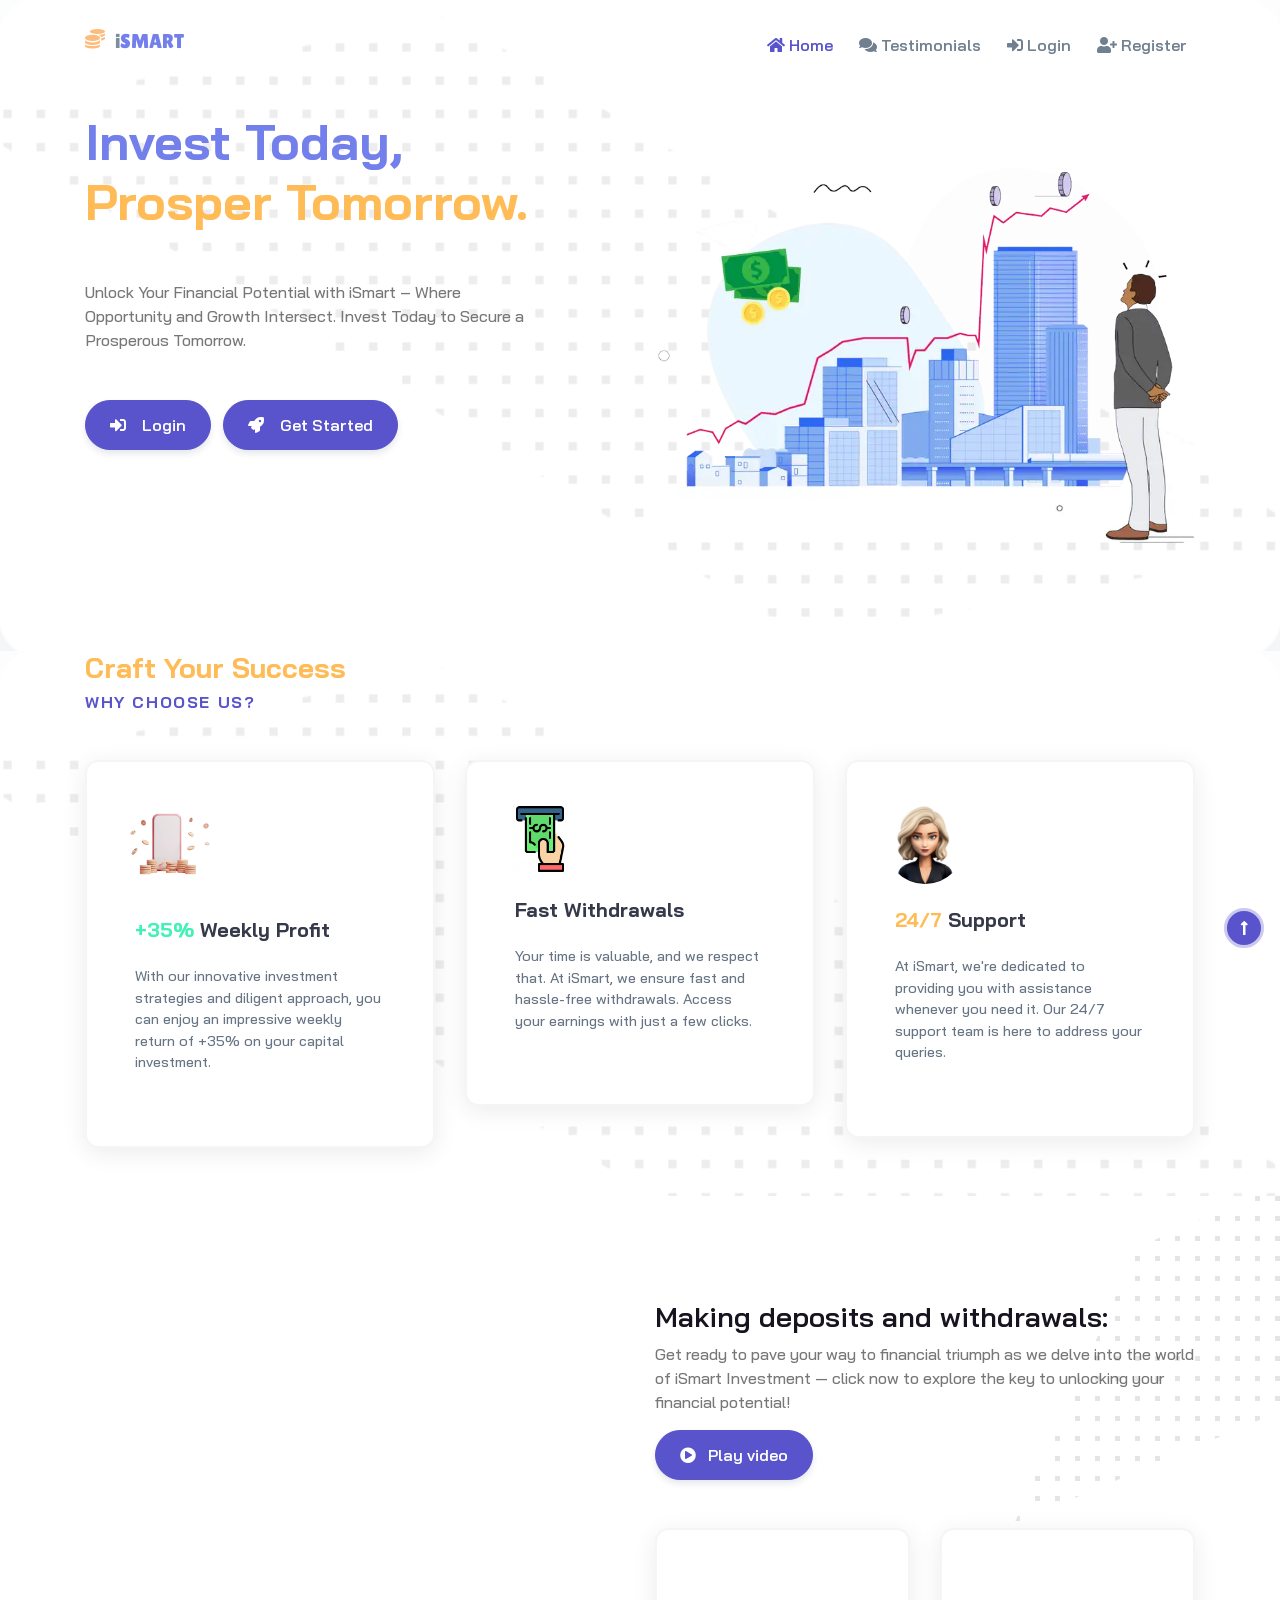
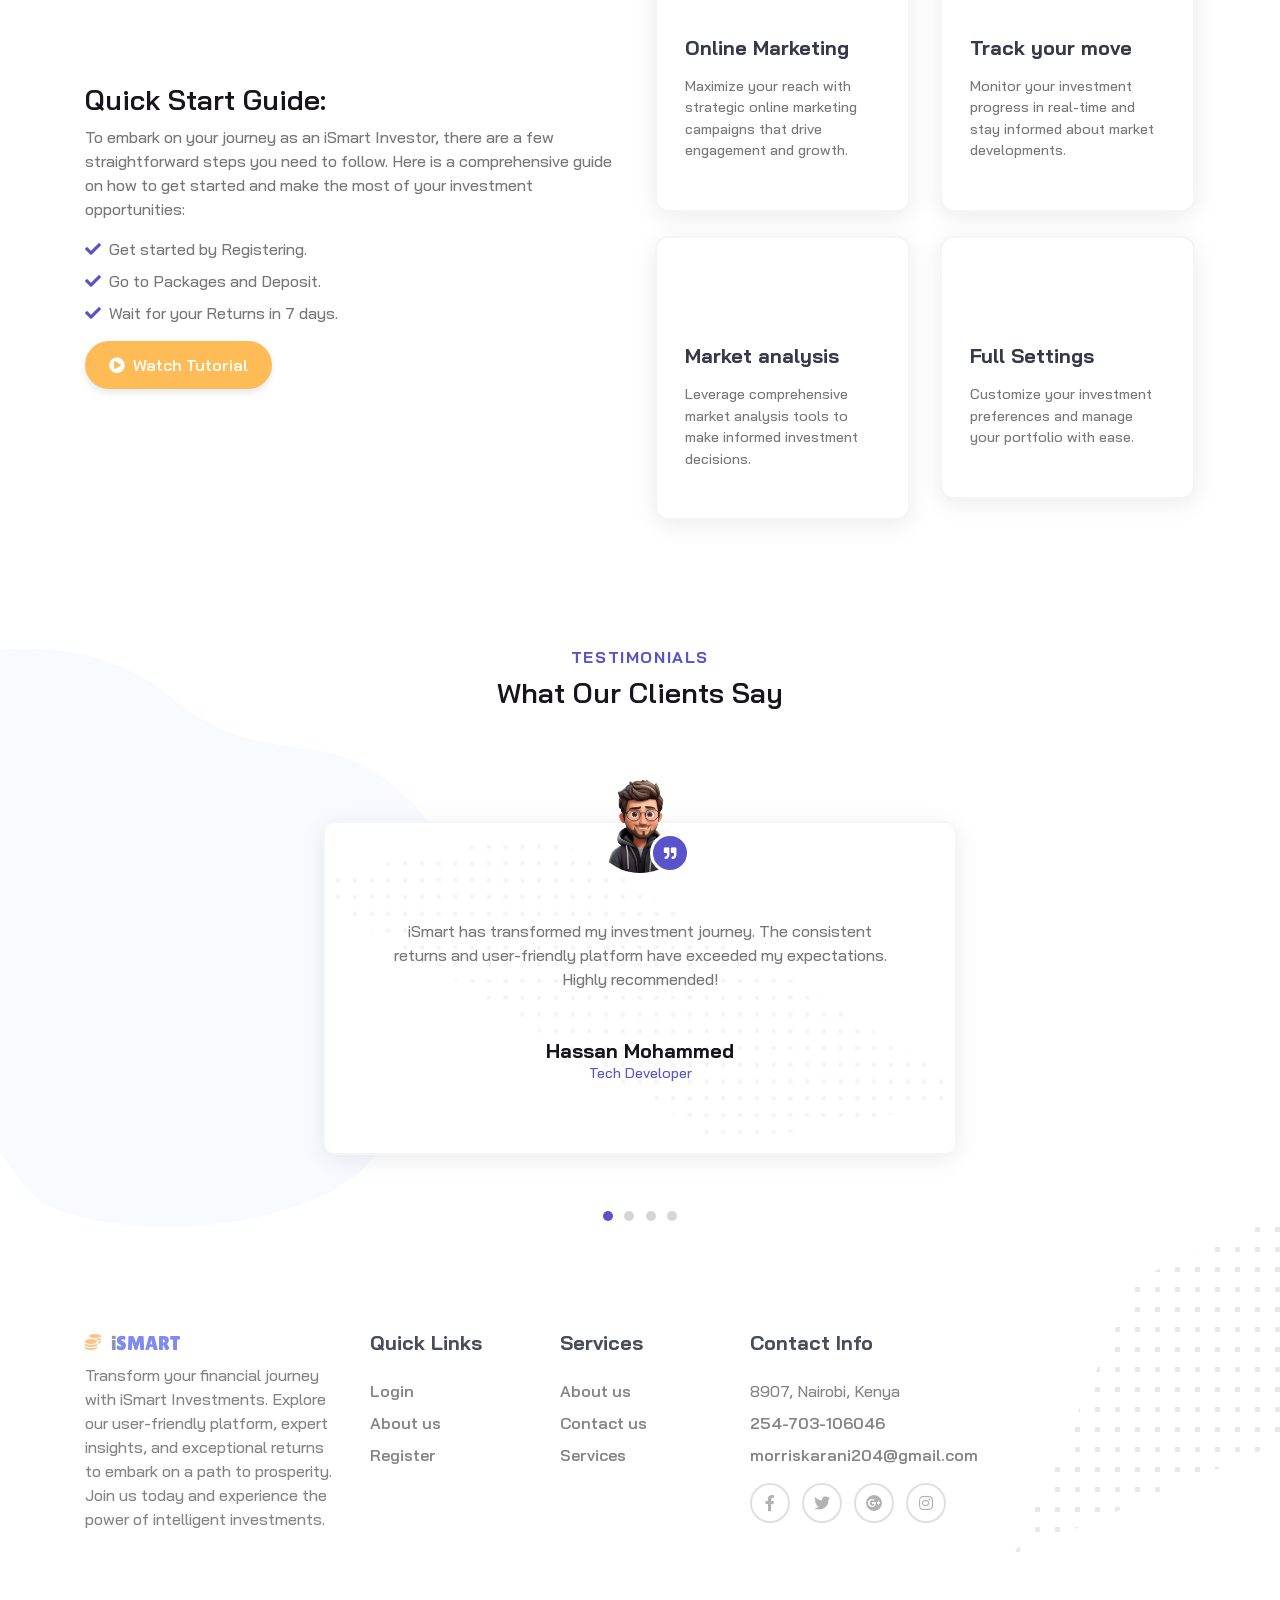
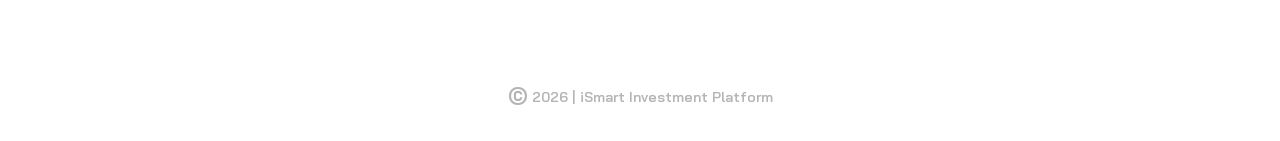
==== commit 3813fc82: "Uploaded contact information" ====
--- a/index.html
+++ b/index.html
@@ -500,7 +500,7 @@
             <ul class="list-unstyled mr-4 mb-0">
 
               <li class="mb-2"><a class="footer-link" href="#about">About us</a></li>
-              <li class="mb-2"><a class="footer-link" href="tel:0741091123">Contact us</a></li>
+              <li class="mb-2"><a class="footer-link" href="tel:0703106046">Contact us</a></li>
               <li class="mb-2"><a class="footer-link" href="">Services</a></li>
             </ul>
           </div>
@@ -509,8 +509,8 @@
           <h2 class="h5 mb-4">Contact Info</h2>
           <ul class="list-unstyled mr-4 mb-3">
             <li class="mb-2 text-muted">8907, Nairobi, Kenya </li>
-            <li class="mb-2"><a class="footer-link" href="tel:0741091123">254-741-091123</a></li>
-            <li class="mb-2"><a class="footer-link" href="mailto:ismart@gmail.com">ismart@gmail.com</a></li>
+            <li class="mb-2"><a class="footer-link" href="tel:0703106046">254-703-106046</a></li>
+            <li class="mb-2"><a class="footer-link" href="mailto:morriskarani204@gmail.com">morriskarani204@gmail.com</a></li>
           </ul>
           <ul class="list-inline mb-0">
             <li class="list-inline-item"><a class="social-link" href="#"><i class="fab fa-facebook-f"></i></a></li>
